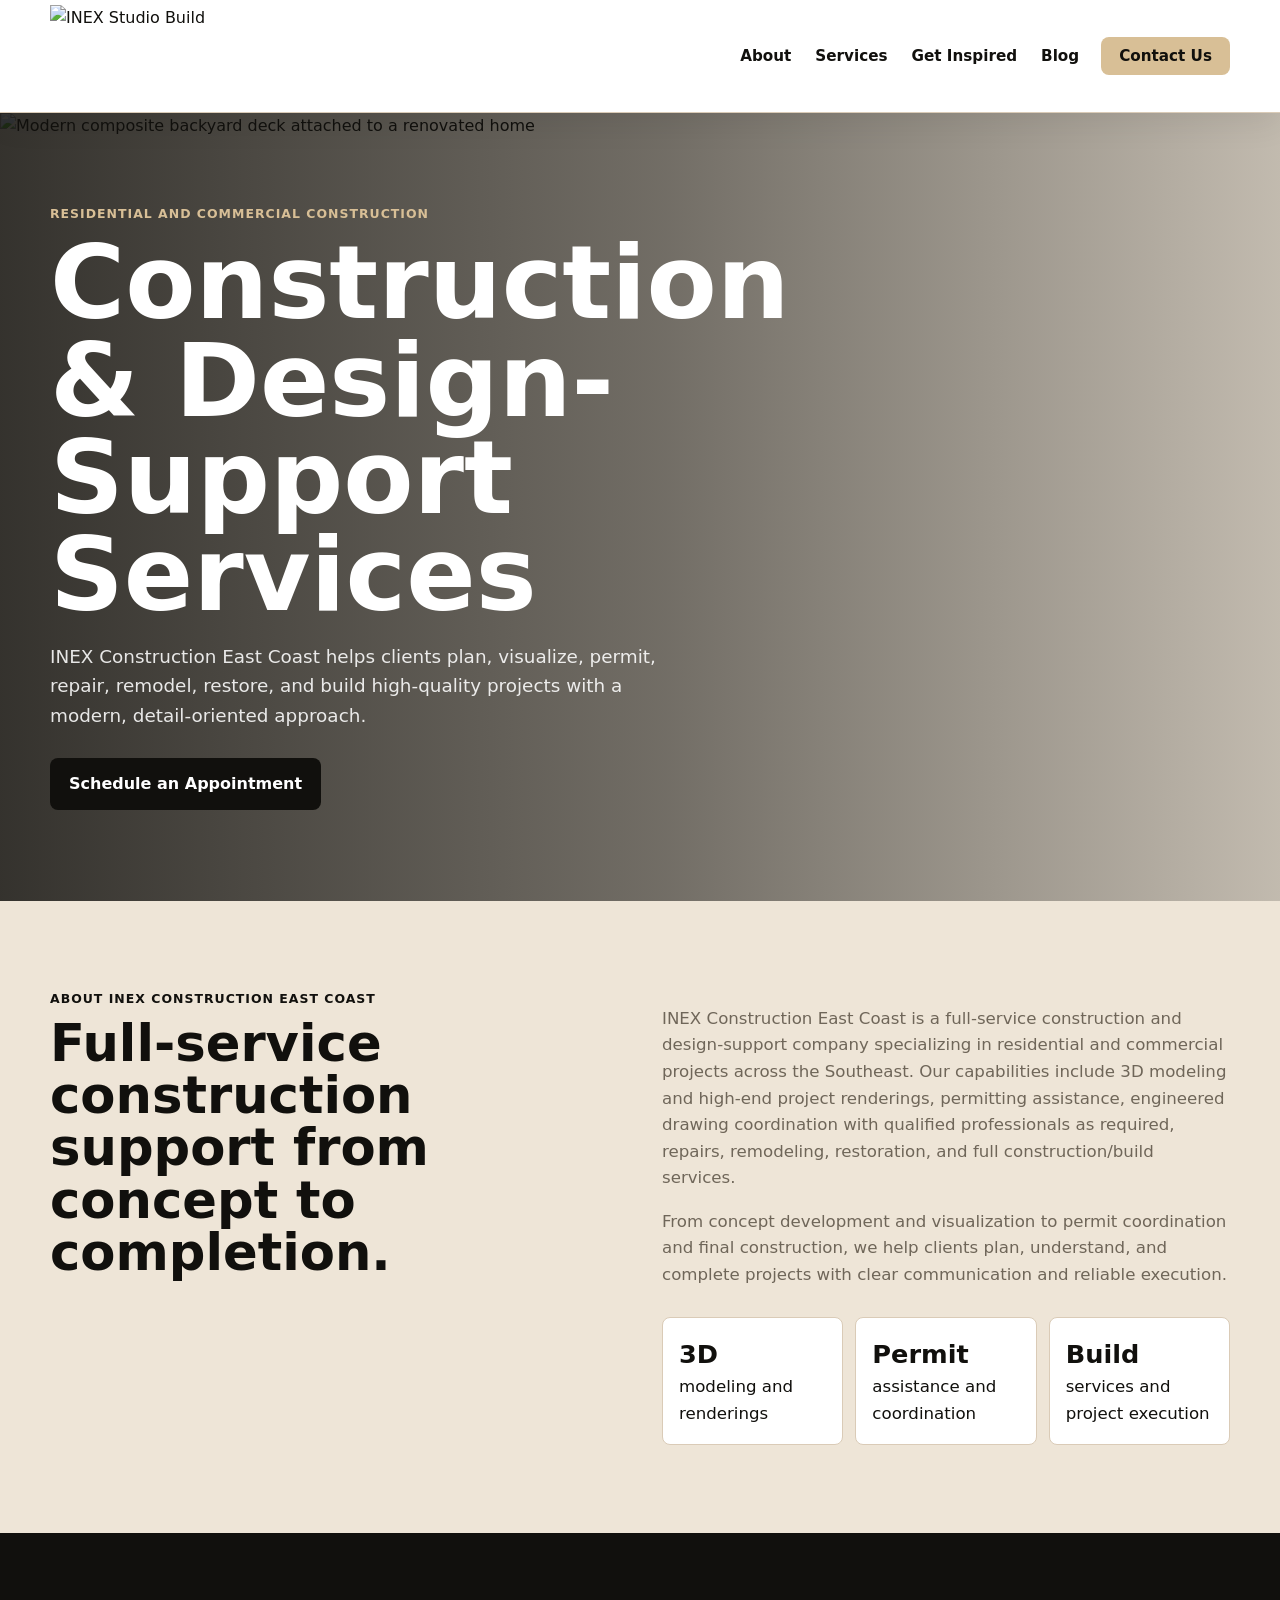
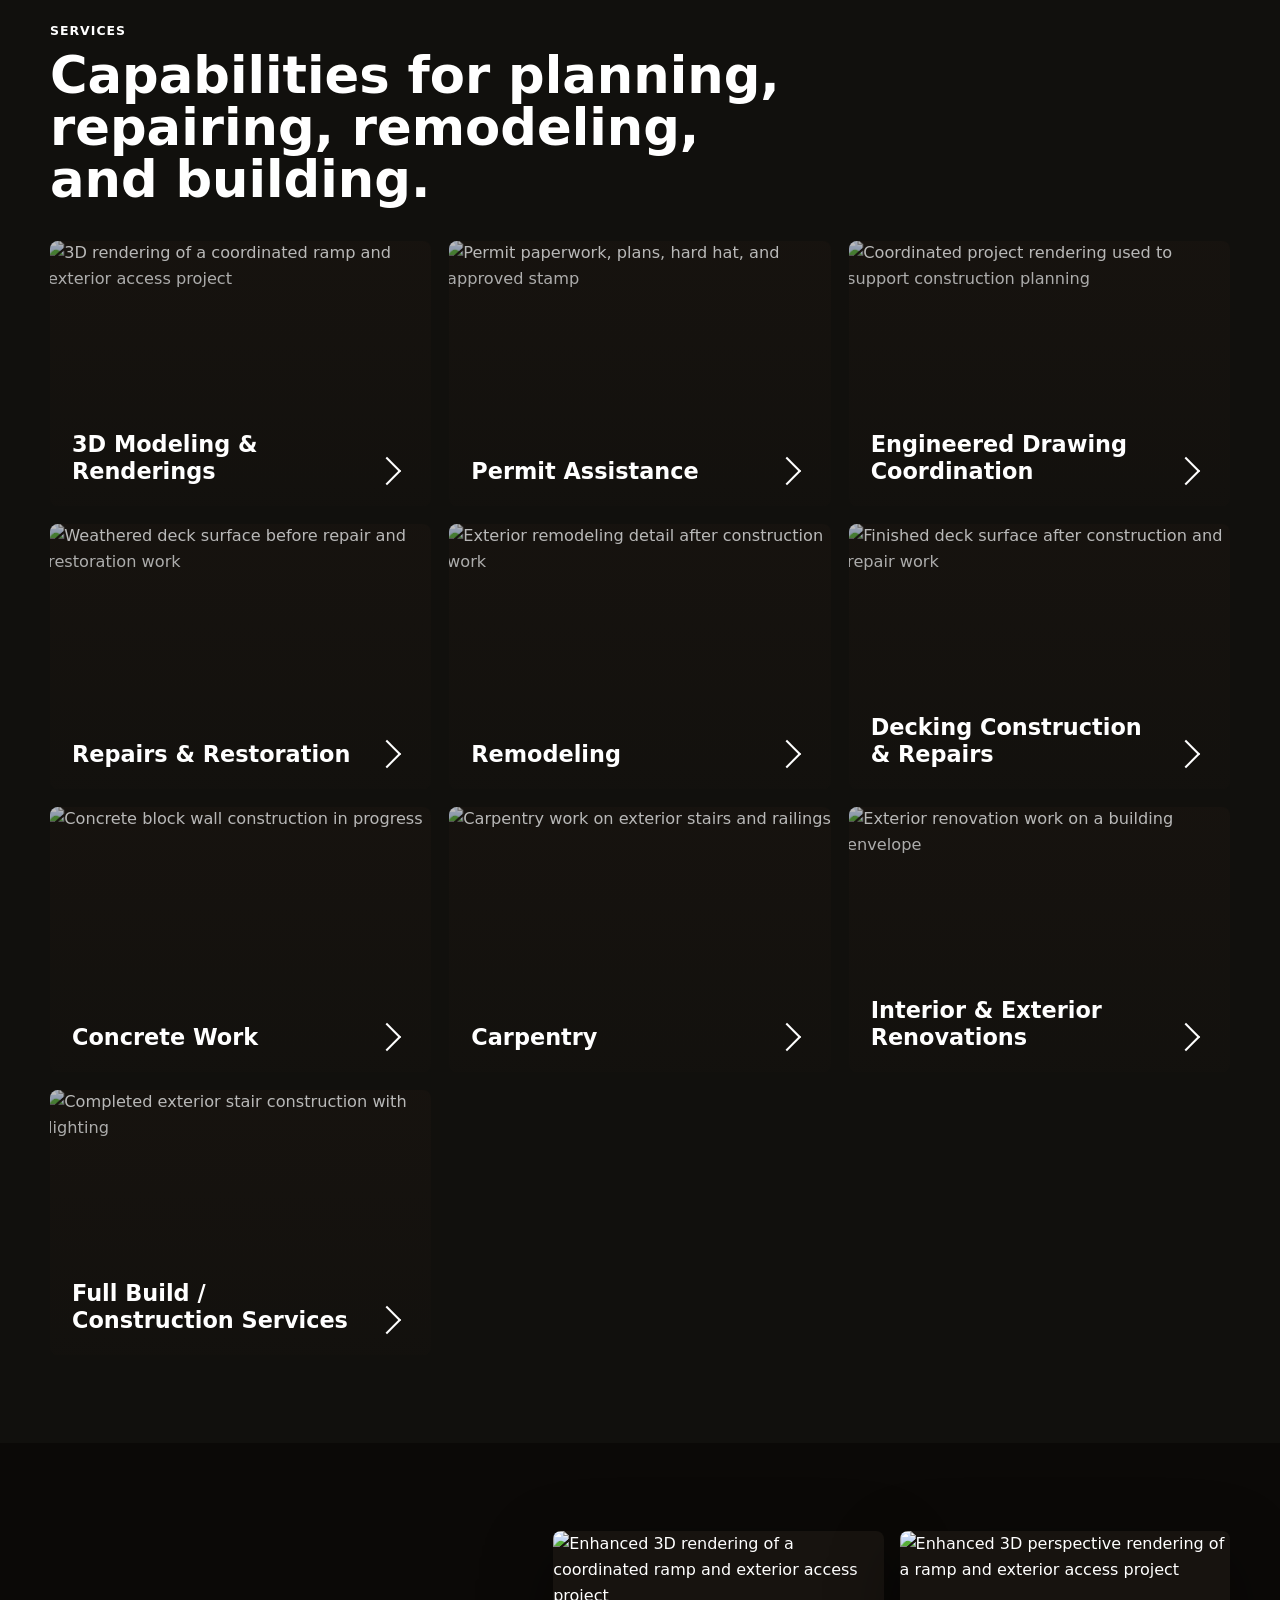
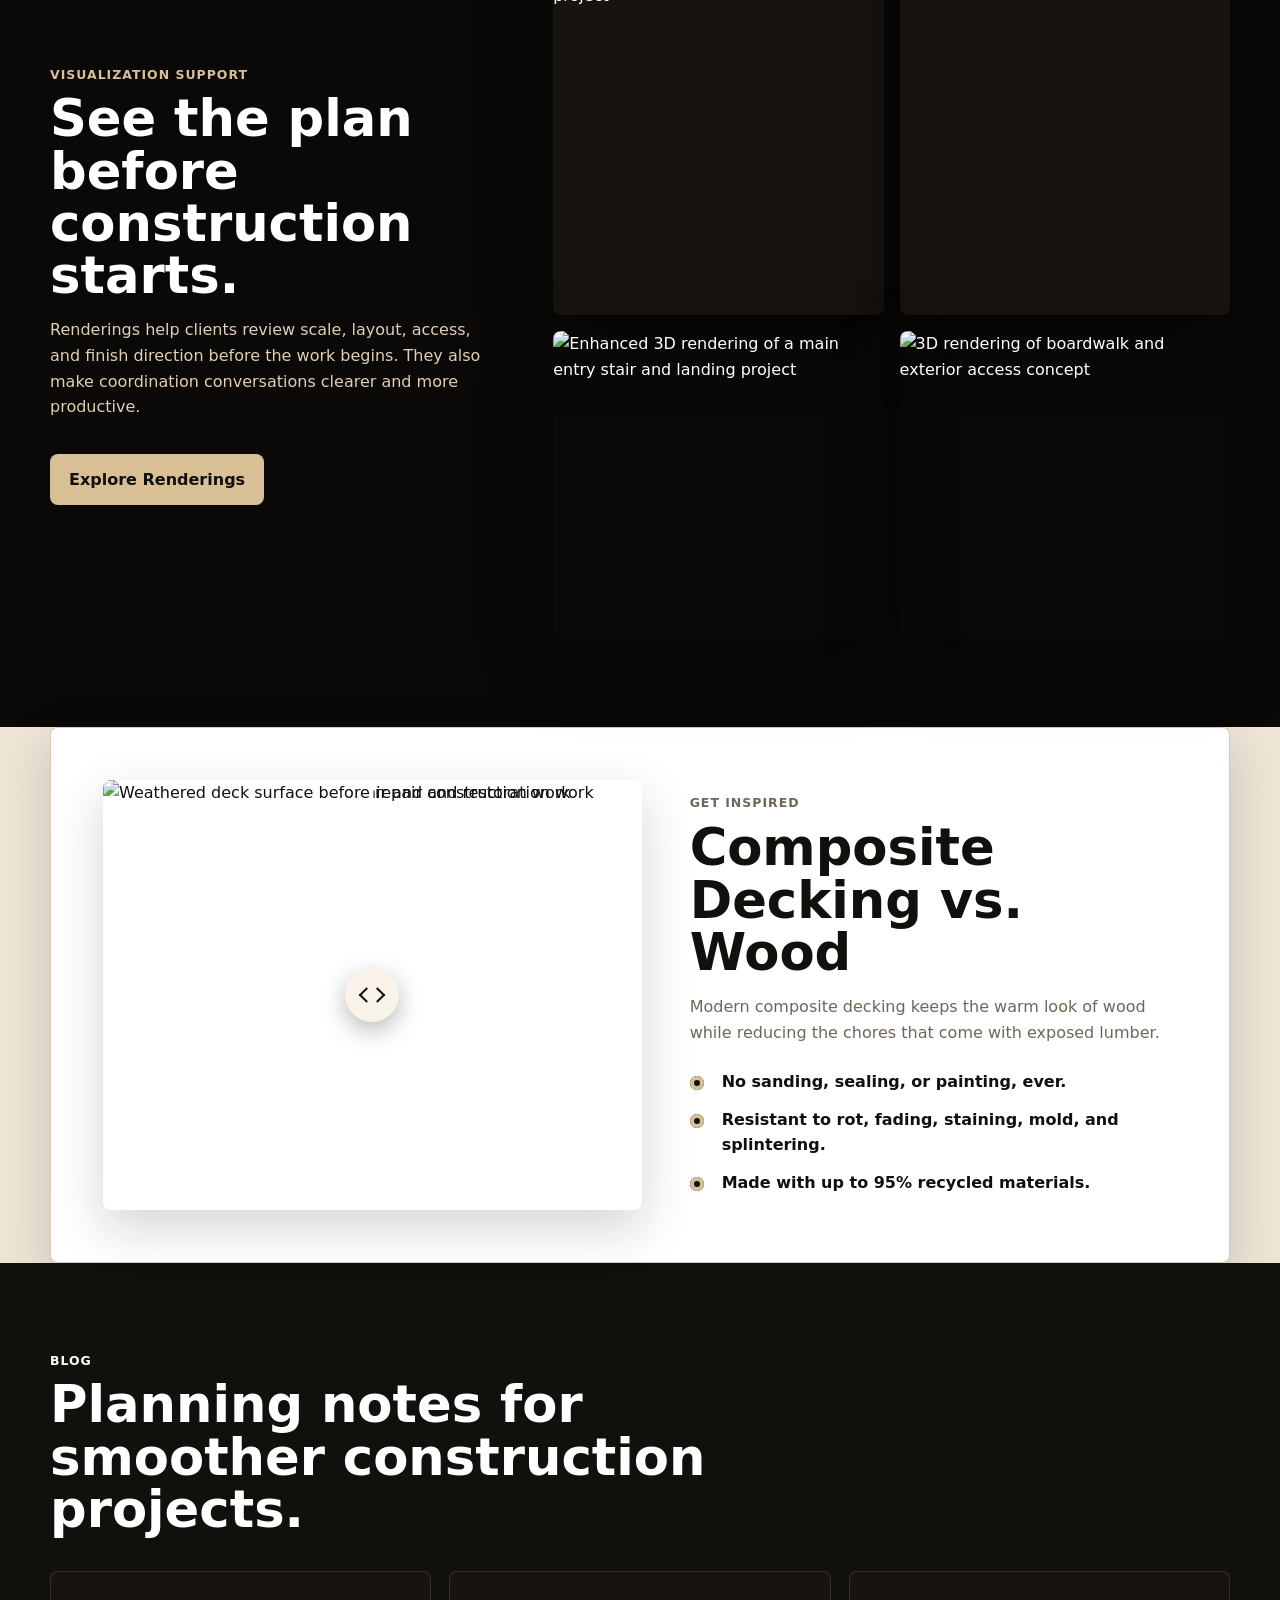
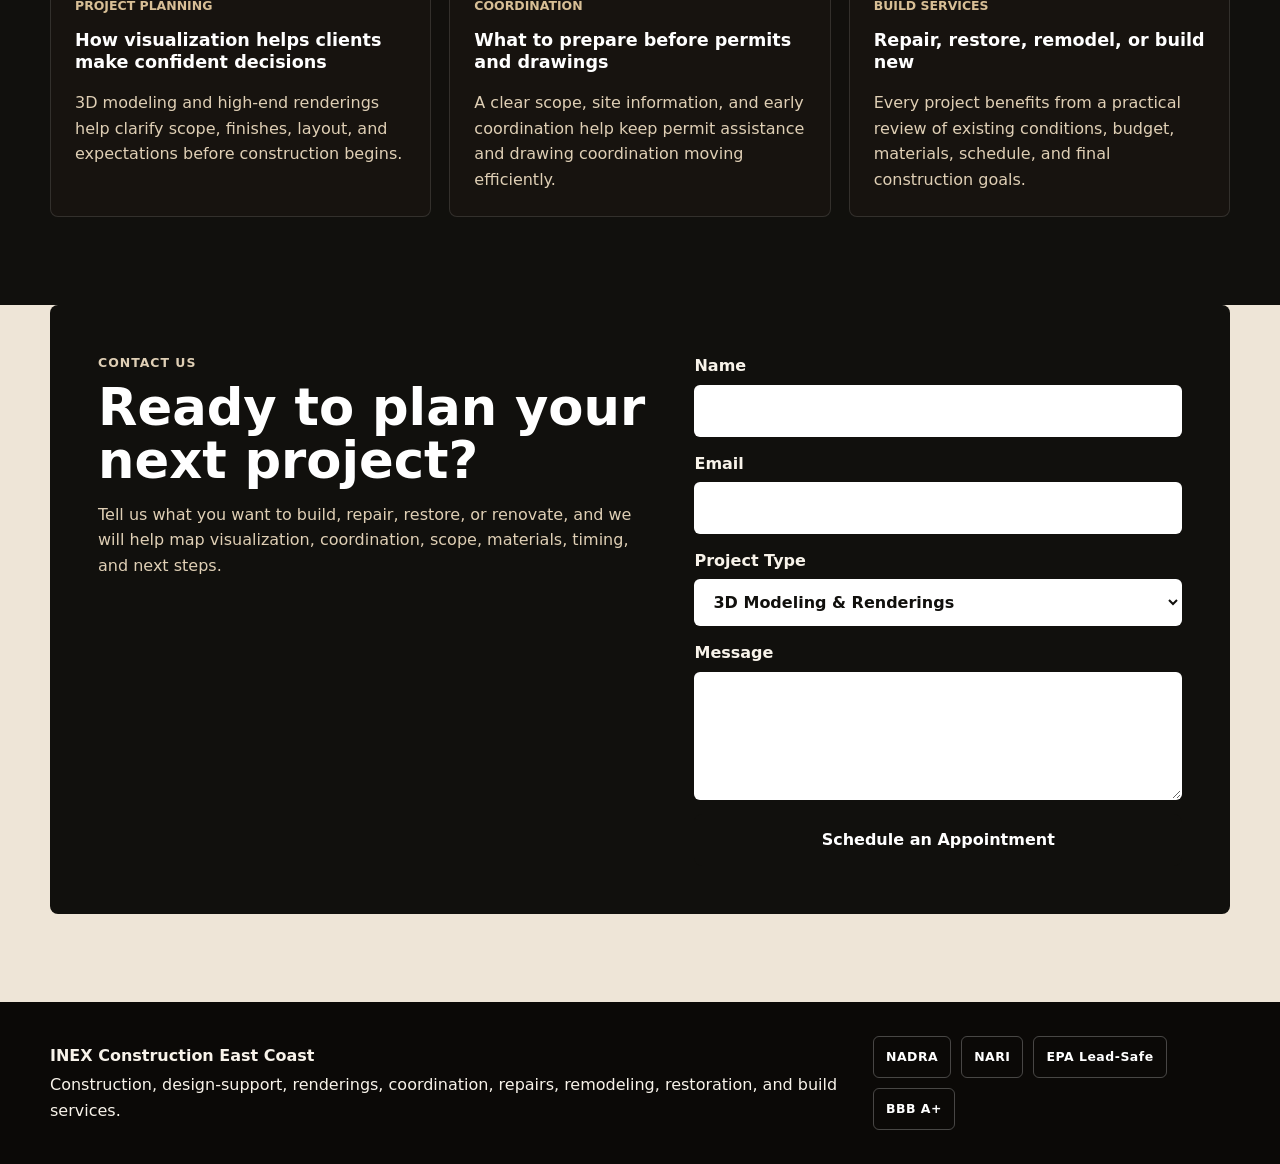
==== index.html @ 47cc044d "Add files via upload" ====
<!DOCTYPE html>
<html lang="en">
<head>
  <meta charset="UTF-8">
  <meta name="viewport" content="width=device-width, initial-scale=1.0">
  <meta name="description" content="INEX Construction East Coast provides construction, design-support, 3D renderings, permitting assistance, repairs, remodeling, restoration, and build services.">
  <title>INEX Construction East Coast | Construction &amp; Design-Support Services</title>
  <link rel="stylesheet" href="styles.css">
</head>
<body>
  <!-- Sticky site navigation -->
  <header class="site-header" id="top">
    <nav class="nav" aria-label="Primary navigation">
      <a class="brand" href="#top" aria-label="INEX Construction East Coast home">
        <img class="brand-logo" src="assets/logos/inex-black-beige-logo.webp" alt="INEX Studio Build">
      </a>

      <button class="nav-toggle" type="button" aria-expanded="false" aria-controls="site-menu">
        <span></span>
        <span></span>
        <span></span>
        <span class="sr-only">Toggle menu</span>
      </button>

      <ul class="nav-menu" id="site-menu">
        <li><a href="#about">About</a></li>
        <li><a href="#services">Services</a></li>
        <li><a href="#inspired">Get Inspired</a></li>
        <li><a href="#blog">Blog</a></li>
        <li><a class="nav-cta" href="#contact">Contact Us</a></li>
      </ul>
    </nav>
  </header>

  <main>
    <!-- Full-width homepage hero -->
    <section class="hero" aria-labelledby="hero-title">
      <img src="assets/images/hero-deck.webp" alt="Modern composite backyard deck attached to a renovated home" fetchpriority="high">
      <div class="hero-overlay"></div>
      <div class="hero-content">
        <p class="eyebrow">Residential and commercial construction</p>
        <h1 id="hero-title">Construction &amp; Design-Support Services</h1>
        <p>INEX Construction East Coast helps clients plan, visualize, permit, repair, remodel, restore, and build high-quality projects with a modern, detail-oriented approach.</p>
        <div class="hero-actions">
          <a class="button primary" href="#contact">Schedule an Appointment</a>
        </div>
      </div>
    </section>

    <!-- Company positioning section -->
    <section class="section about" id="about">
      <div class="section-heading">
        <p class="eyebrow">About INEX Construction East Coast</p>
        <h2>Full-service construction support from concept to completion.</h2>
      </div>
      <div class="about-copy">
        <p>INEX Construction East Coast is a full-service construction and design-support company specializing in residential and commercial projects across the Southeast. Our capabilities include 3D modeling and high-end project renderings, permitting assistance, engineered drawing coordination with qualified professionals as required, repairs, remodeling, restoration, and full construction/build services.</p>
        <p>From concept development and visualization to permit coordination and final construction, we help clients plan, understand, and complete projects with clear communication and reliable execution.</p>
        <div class="stats" aria-label="Company highlights">
          <span><strong>3D</strong> modeling and renderings</span>
          <span><strong>Permit</strong> assistance and coordination</span>
          <span><strong>Build</strong> services and project execution</span>
        </div>
      </div>
    </section>

    <!-- Services overview cards -->
    <section class="section services" id="services">
      <div class="section-heading compact">
        <p class="eyebrow">Services</p>
        <h2>Capabilities for planning, repairing, remodeling, and building.</h2>
      </div>
      <div class="service-grid">
        <a class="service-tile" href="service.html?service=3d-modeling-renderings" target="_blank" rel="noopener">
          <img src="assets/images/optimized/modeling-rendering-ramp-overview.webp" alt="3D rendering of a coordinated ramp and exterior access project" loading="lazy">
          <span>3D Modeling &amp; Renderings</span>
        </a>
        <a class="service-tile" href="service.html?service=permit-assistance" target="_blank" rel="noopener">
          <img src="assets/images/optimized/permit-assistance-documents.webp" alt="Permit paperwork, plans, hard hat, and approved stamp" loading="lazy">
          <span>Permit Assistance</span>
        </a>
        <a class="service-tile" href="service.html?service=engineered-drawing-coordination" target="_blank" rel="noopener">
          <img src="assets/images/optimized/rendering-stair-detail.webp" alt="Coordinated project rendering used to support construction planning" loading="lazy">
          <span>Engineered Drawing Coordination</span>
        </a>
        <a class="service-tile" href="service.html?service=repairs-restoration" target="_blank" rel="noopener">
          <img src="assets/images/optimized/deck-surface-before.webp" alt="Weathered deck surface before repair and restoration work" loading="lazy">
          <span>Repairs &amp; Restoration</span>
        </a>
        <a class="service-tile" href="service.html?service=remodeling" target="_blank" rel="noopener">
          <img src="assets/images/optimized/building-envelope-lattice-after.webp" alt="Exterior remodeling detail after construction work" loading="lazy">
          <span>Remodeling</span>
        </a>
        <a class="service-tile" href="service.html?service=decking-construction-repairs" target="_blank" rel="noopener">
          <img src="assets/images/optimized/deck-surface-after.webp" alt="Finished deck surface after construction and repair work" loading="lazy">
          <span>Decking Construction &amp; Repairs</span>
        </a>
        <a class="service-tile" href="service.html?service=concrete-work" target="_blank" rel="noopener">
          <img src="assets/images/optimized/concrete-block-work.webp" alt="Concrete block wall construction in progress" loading="lazy">
          <span>Concrete Work</span>
        </a>
        <a class="service-tile" href="service.html?service=carpentry" target="_blank" rel="noopener">
          <img src="assets/images/optimized/stairs-after-day.webp" alt="Carpentry work on exterior stairs and railings" loading="lazy">
          <span>Carpentry</span>
        </a>
        <a class="service-tile" href="service.html?service=interior-exterior-renovations" target="_blank" rel="noopener">
          <img src="assets/images/optimized/building-envelope-after.webp" alt="Exterior renovation work on a building envelope" loading="lazy">
          <span>Interior &amp; Exterior Renovations</span>
        </a>
        <a class="service-tile" href="service.html?service=full-build-construction-services" target="_blank" rel="noopener">
          <img src="assets/images/optimized/stairs-after.webp" alt="Completed exterior stair construction with lighting" loading="lazy">
          <span>Full Build / Construction Services</span>
        </a>
      </div>
    </section>

    <!-- High-impact rendering showcase -->
    <section class="section rendering-feature" id="renderings">
      <div class="rendering-copy">
        <p class="eyebrow">Visualization Support</p>
        <h2>See the plan before construction starts.</h2>
        <p>Renderings help clients review scale, layout, access, and finish direction before the work begins. They also make coordination conversations clearer and more productive.</p>
        <a class="button primary" href="service.html?service=3d-modeling-renderings" target="_blank" rel="noopener">Explore Renderings</a>
      </div>
      <div class="rendering-stack" aria-label="Project rendering examples">
        <img class="render-main" src="assets/images/optimized/ramp-enhanced-overview.webp" alt="Enhanced 3D rendering of a coordinated ramp and exterior access project" loading="lazy">
        <img class="render-main" src="assets/images/optimized/ramp-perspective-enhanced.webp" alt="Enhanced 3D perspective rendering of a ramp and exterior access project" loading="lazy">
        <img class="render-float top" src="assets/images/optimized/main-stair-enhanced.webp" alt="Enhanced 3D rendering of a main entry stair and landing project" loading="lazy">
        <img class="render-float bottom" src="assets/images/optimized/rendering-boardwalk.webp" alt="3D rendering of boardwalk and exterior access concept" loading="lazy">
      </div>
    </section>

    <!-- Portfolio tabbed gallery -->
    <section class="section portfolio" id="portfolio" hidden>
      <div class="section-heading centered">
        <p class="eyebrow">Portfolio</p>
        <h2>Recent project work</h2>
        <p>Browse examples of decking, exterior improvements, renovation work, and custom construction solutions.</p>
      </div>

      <div class="portfolio-tabs" role="tablist" aria-label="Portfolio categories">
        <button type="button" class="tab active" role="tab" aria-selected="true" data-filter="all">All</button>
        <button type="button" class="tab" role="tab" aria-selected="false" data-filter="custom-decks">Custom Decks</button>
        <button type="button" class="tab" role="tab" aria-selected="false" data-filter="outdoor-accessories">Outdoor Accessories</button>
        <button type="button" class="tab" role="tab" aria-selected="false" data-filter="patio-hardscapes">Patio &amp; Hardscapes</button>
        <button type="button" class="tab" role="tab" aria-selected="false" data-filter="sunrooms-enclosures">Sunrooms &amp; Enclosures</button>
      </div>

      <div class="portfolio-grid" aria-live="polite">
        <button class="project-card" data-category="custom-decks" data-index="0">
          <img src="assets/images/optimized/deck-surface-after.webp" alt="Finished deck surface after construction and repair work" loading="lazy">
          <span>Decking Construction &amp; Repairs</span>
        </button>
        <button class="project-card" data-category="outdoor-accessories" data-index="1">
          <img src="assets/images/optimized/stairs-after.webp" alt="Completed exterior stair construction with lighting" loading="lazy">
          <span>Custom Exterior Construction</span>
        </button>
        <button class="project-card" data-category="patio-hardscapes" data-index="2">
          <img src="assets/images/optimized/concrete-block-work.webp" alt="Concrete block wall construction in progress" loading="lazy">
          <span>Concrete &amp; Block Work</span>
        </button>
        <button class="project-card" data-category="sunrooms-enclosures" data-index="3">
          <img src="assets/images/optimized/building-envelope-after.webp" alt="Exterior building envelope renovation work" loading="lazy">
          <span>Interior &amp; Exterior Renovation</span>
        </button>
        <button class="project-card" data-category="sunrooms-enclosures" data-index="4">
          <img src="assets/images/optimized/building-envelope-lattice-after.webp" alt="Lattice and exterior envelope improvement after construction" loading="lazy">
          <span>Remodeling &amp; Enclosure Work</span>
        </button>
        <button class="project-card" data-category="custom-decks" data-index="5">
          <img src="assets/images/optimized/deck-surface-before.webp" alt="Weathered deck surface before repair and restoration work" loading="lazy">
          <span>Repairs &amp; Restoration</span>
        </button>
      </div>

      <div class="before-after-grid" aria-label="Before and after project examples">
        <article class="before-after-card">
          <div class="ba-images">
            <figure>
              <img src="assets/images/optimized/deck-surface-before.webp" alt="Deck surface before repair work" loading="lazy">
              <figcaption>Before</figcaption>
            </figure>
            <figure>
              <img src="assets/images/optimized/deck-surface-after.webp" alt="Deck surface after repair and construction work" loading="lazy">
              <figcaption>After</figcaption>
            </figure>
          </div>
          <h3>Deck Surface Renewal</h3>
          <p>Weathered decking refreshed with a cleaner, more durable finished surface.</p>
        </article>
        <article class="before-after-card">
          <div class="ba-images">
            <figure>
              <img src="assets/images/optimized/stairs-before.webp" alt="Exterior stair and access area before construction improvements" loading="lazy">
              <figcaption>Before</figcaption>
            </figure>
            <figure>
              <img src="assets/images/optimized/stair-access-after.webp" alt="Exterior stair and access area after construction improvements" loading="lazy">
              <figcaption>After</figcaption>
            </figure>
          </div>
          <h3>Stair &amp; Access Upgrade</h3>
          <p>Exterior access improved with new railings, lighting, and clean construction details.</p>
        </article>
        <article class="before-after-card">
          <div class="ba-images">
            <figure>
              <img src="assets/images/optimized/envelope-lattice-before.webp" alt="Exterior lattice area before improvement work" loading="lazy">
              <figcaption>Before</figcaption>
            </figure>
            <figure>
              <img src="assets/images/optimized/building-envelope-lattice-after.webp" alt="Exterior building envelope detail after improvement work" loading="lazy">
              <figcaption>After</figcaption>
            </figure>
          </div>
          <h3>Exterior Envelope Improvement</h3>
          <p>Exterior details improved for a cleaner, more finished presentation.</p>
        </article>
      </div>

      <div class="portfolio-cta">
        <a class="button primary" href="#contact">Schedule an Appointment</a>
        <a class="button secondary" href="#inspired">Get Inspired</a>
      </div>
    </section>

    <!-- Interactive image comparison slider -->
    <section class="section comparison" id="inspired">
      <div class="comparison-media" aria-label="Composite decking versus weathered wood image comparison">
        <div class="compare-slider" id="compare-slider">
          <img class="compare-image base" src="assets/images/optimized/deck-surface-before.webp" alt="Weathered deck surface before repair and restoration work">
          <div class="compare-image reveal" id="compare-reveal">
            <img src="assets/images/optimized/deck-surface-after.webp" alt="Finished deck surface after repair and construction work">
          </div>
          <button class="compare-handle" id="compare-handle" type="button" aria-label="Drag to compare composite decking and wood">
            <span></span>
          </button>
        </div>
      </div>
      <div class="comparison-copy">
        <p class="eyebrow">Get Inspired</p>
        <h2>Composite Decking vs. Wood</h2>
        <p>Modern composite decking keeps the warm look of wood while reducing the chores that come with exposed lumber.</p>
        <ul class="benefit-list">
          <li>No sanding, sealing, or painting, ever.</li>
          <li>Resistant to rot, fading, staining, mold, and splintering.</li>
          <li>Made with up to 95% recycled materials.</li>
        </ul>
      </div>
    </section>

    <!-- Editorial blog preview -->
    <section class="section blog" id="blog">
      <div class="section-heading compact">
        <p class="eyebrow">Blog</p>
        <h2>Planning notes for smoother construction projects.</h2>
      </div>
      <div class="blog-grid">
        <article>
          <span>Project Planning</span>
          <h3>How visualization helps clients make confident decisions</h3>
          <p>3D modeling and high-end renderings help clarify scope, finishes, layout, and expectations before construction begins.</p>
        </article>
        <article>
          <span>Coordination</span>
          <h3>What to prepare before permits and drawings</h3>
          <p>A clear scope, site information, and early coordination help keep permit assistance and drawing coordination moving efficiently.</p>
        </article>
        <article>
          <span>Build Services</span>
          <h3>Repair, restore, remodel, or build new</h3>
          <p>Every project benefits from a practical review of existing conditions, budget, materials, schedule, and final construction goals.</p>
        </article>
      </div>
    </section>

    <!-- Contact CTA -->
    <section class="contact" id="contact">
      <div>
        <p class="eyebrow">Contact Us</p>
        <h2>Ready to plan your next project?</h2>
        <p>Tell us what you want to build, repair, restore, or renovate, and we will help map visualization, coordination, scope, materials, timing, and next steps.</p>
      </div>
      <form class="contact-form" aria-label="Appointment request form">
        <label>
          Name
          <input type="text" name="name" autocomplete="name" required>
        </label>
        <label>
          Email
          <input type="email" name="email" autocomplete="email" required>
        </label>
        <label>
          Project Type
          <select name="project">
            <option>3D Modeling & Renderings</option>
            <option>Permit Assistance</option>
            <option>Engineered Drawing Coordination</option>
            <option>Repairs & Restoration</option>
            <option>Remodeling</option>
            <option>Decking Construction & Repairs</option>
            <option>Concrete Work</option>
            <option>Carpentry</option>
            <option>Interior & Exterior Renovations</option>
            <option>Full Build / Construction Services</option>
          </select>
        </label>
        <label>
          Message
          <textarea name="message" rows="4"></textarea>
        </label>
        <button class="button primary" type="submit">Schedule an Appointment</button>
      </form>
    </section>
  </main>

  <!-- Footer and professional membership badges -->
  <footer class="site-footer">
    <div class="footer-brand">
      <strong>INEX Construction East Coast</strong>
      <span>Construction, design-support, renderings, coordination, repairs, remodeling, restoration, and build services.</span>
    </div>
    <div class="membership-logos" aria-label="Professional memberships and credentials">
      <span>NADRA</span>
      <span>NARI</span>
      <span>EPA Lead-Safe</span>
      <span>BBB A+</span>
    </div>
  </footer>

  <!-- Lightbox modal for portfolio browsing -->
  <div class="lightbox" id="lightbox" aria-hidden="true" role="dialog" aria-modal="true" aria-label="Project gallery">
    <button class="lightbox-close" type="button" aria-label="Close gallery">&times;</button>
    <button class="lightbox-arrow prev" type="button" aria-label="Previous project">&#8249;</button>
    <figure>
      <img id="lightbox-image" src="assets/images/optimized/deck-surface-after.webp" alt="">
      <figcaption id="lightbox-caption"></figcaption>
    </figure>
    <button class="lightbox-arrow next" type="button" aria-label="Next project">&#8250;</button>
  </div>

  <script src="script.js"></script>
</body>
</html>
---- styles.css ----
:root {
  --bg: #eee5d7;
  --surface: #f8f2e8;
  --card: #ffffff;
  --ink: #11100d;
  --muted: #6f6659;
  --line: #dacbb7;
  --accent: #d8bf96;
  --accent-dark: #0b0907;
  --beige: #d8bf96;
  --shadow: 0 18px 50px rgba(17, 16, 13, 0.18);
  --radius: 8px;
}

* {
  box-sizing: border-box;
}

html {
  scroll-behavior: smooth;
}

body {
  margin: 0;
  color: var(--ink);
  background: var(--bg);
  font-family: Inter, ui-sans-serif, system-ui, -apple-system, BlinkMacSystemFont, "Segoe UI", Arial, sans-serif;
  line-height: 1.6;
}

img {
  display: block;
  max-width: 100%;
}

a {
  color: inherit;
  text-decoration: none;
}

button,
input,
select,
textarea {
  font: inherit;
}

.sr-only {
  position: absolute;
  width: 1px;
  height: 1px;
  padding: 0;
  overflow: hidden;
  clip: rect(0, 0, 0, 0);
  white-space: nowrap;
  border: 0;
}

/* Sticky navigation */
.site-header {
  position: sticky;
  top: 0;
  z-index: 30;
  background: #fff;
  border-bottom: 1px solid var(--line);
  box-shadow: 0 10px 30px rgba(17, 16, 13, 0.08);
}

.nav {
  width: min(1180px, calc(100% - 32px));
  min-height: 112px;
  margin: 0 auto;
  display: flex;
  align-items: center;
  justify-content: space-between;
  gap: 24px;
}

.brand {
  display: inline-flex;
  align-items: center;
  min-width: 0;
}

.brand-logo {
  width: clamp(172px, 20vw, 260px);
  height: 102px;
  object-fit: contain;
  object-position: left center;
}

.brand-mark {
  width: 42px;
  height: 42px;
  display: grid;
  place-items: center;
  color: var(--ink);
  background: var(--beige);
  border-radius: 6px;
  font-size: 0.9rem;
}

.brand small {
  display: block;
  color: #dfcfb5;
  font-size: 0.75rem;
  font-weight: 600;
}

.nav-menu {
  color: var(--ink);
  display: flex;
  align-items: center;
  gap: 20px;
  margin: 0;
  padding: 0;
  list-style: none;
  font-size: 0.95rem;
  font-weight: 700;
}

.nav-menu a {
  padding: 10px 2px;
}

.nav-menu a:hover,
.nav-menu a:focus-visible {
  color: var(--beige);
}

.nav-cta {
  padding: 10px 18px !important;
  color: var(--ink);
  background: var(--beige);
  border-radius: var(--radius);
}

.has-dropdown {
  position: relative;
}

.dropdown {
  position: absolute;
  top: calc(100% + 14px);
  left: -18px;
  width: 240px;
  margin: 0;
  padding: 12px;
  list-style: none;
  color: var(--ink);
  background: #fff;
  border: 1px solid var(--line);
  border-radius: var(--radius);
  box-shadow: var(--shadow);
  opacity: 0;
  visibility: hidden;
  transform: translateY(-6px);
  transition: 180ms ease;
}

.has-dropdown:hover .dropdown,
.has-dropdown:focus-within .dropdown {
  opacity: 1;
  visibility: visible;
  transform: translateY(0);
}

.dropdown a {
  display: block;
  padding: 10px 12px;
  border-radius: 6px;
}

.dropdown a:hover,
.dropdown a:focus-visible {
  background: var(--surface);
}

.nav-toggle {
  display: none;
  width: 44px;
  height: 44px;
  padding: 10px;
  background: #fff;
  border: 1px solid var(--beige);
  border-radius: var(--radius);
}

.nav-toggle span:not(.sr-only) {
  display: block;
  height: 2px;
  margin: 5px 0;
  background: var(--ink);
}

/* Full-width hero */
.hero {
  position: relative;
  min-height: calc(100vh - 112px);
  display: grid;
  align-items: center;
  overflow: hidden;
}

.hero img,
.hero-overlay {
  position: absolute;
  inset: 0;
  width: 100%;
  height: 100%;
}

.hero img {
  object-fit: cover;
}

.hero-overlay {
  background: linear-gradient(90deg, rgba(17, 16, 13, 0.84), rgba(17, 16, 13, 0.56) 52%, rgba(17, 16, 13, 0.20));
}

.hero-content {
  position: relative;
  z-index: 1;
  width: min(1180px, calc(100% - 32px));
  margin: 0 auto;
  color: #fff;
}

.hero-content h1 {
  max-width: 820px;
  margin: 10px 0 18px;
  font-size: clamp(3rem, 8vw, 6.9rem);
  line-height: 0.95;
  letter-spacing: 0;
}

.hero-content p:not(.eyebrow) {
  max-width: 620px;
  color: rgba(255, 255, 255, 0.88);
  font-size: 1.15rem;
}

.hero-actions,
.portfolio-cta {
  display: flex;
  flex-wrap: wrap;
  gap: 12px;
  margin-top: 28px;
}

.button {
  display: inline-flex;
  align-items: center;
  justify-content: center;
  min-height: 46px;
  padding: 12px 18px;
  border: 1px solid transparent;
  border-radius: var(--radius);
  font-weight: 800;
  cursor: pointer;
  transition: transform 160ms ease, background 160ms ease, color 160ms ease;
}

.button:hover {
  transform: translateY(-1px);
}

.button.primary {
  color: #fff;
  background: var(--ink);
}

.button.secondary {
  color: var(--ink);
  background: var(--beige);
}

.button.ghost {
  color: #fff;
  border-color: rgba(255, 255, 255, 0.55);
  background: rgba(255, 255, 255, 0.08);
}

.eyebrow {
  margin: 0;
  color: var(--ink);
  font-size: 0.78rem;
  font-weight: 800;
  letter-spacing: 0.08em;
  text-transform: uppercase;
}

.hero .eyebrow {
  color: var(--beige);
}

/* Shared page sections */
.section {
  width: min(1180px, calc(100% - 32px));
  margin: 0 auto;
  padding: 88px 0;
}

.section-heading {
  display: grid;
  grid-template-columns: minmax(220px, 0.85fr) minmax(0, 1.15fr);
  gap: 42px;
  align-items: start;
  margin-bottom: 36px;
}

.section-heading.compact,
.section-heading.centered {
  display: block;
  max-width: 760px;
}

.section-heading.centered {
  margin-inline: auto;
  text-align: center;
}

h2 {
  margin: 8px 0 0;
  font-size: clamp(2rem, 4vw, 3.8rem);
  line-height: 1.02;
  letter-spacing: 0;
}

h3 {
  margin: 0 0 10px;
  font-size: 1.1rem;
  line-height: 1.25;
}

.about {
  display: grid;
  grid-template-columns: 1fr 1fr;
  gap: 44px;
}

.about .section-heading {
  display: block;
  margin-bottom: 0;
}

.about-copy {
  color: var(--muted);
  font-size: 1.04rem;
}

.stats {
  display: grid;
  grid-template-columns: repeat(3, 1fr);
  gap: 12px;
  margin-top: 28px;
}

.stats span {
  padding: 16px;
  color: var(--ink);
  background: #fff;
  border: 1px solid var(--line);
  border-radius: var(--radius);
}

.stats strong {
  display: block;
  color: var(--ink);
  font-size: 1.6rem;
}

.services,
.blog {
  width: 100%;
  max-width: none;
  padding-inline: max(16px, calc((100% - 1180px) / 2));
  background: var(--ink);
  color: #fff;
}

.services .eyebrow,
.blog .eyebrow,
.services h2,
.blog h2 {
  color: #fff;
}

.service-grid,
.blog-grid {
  display: grid;
  grid-template-columns: repeat(3, 1fr);
  gap: 18px;
}

.blog-grid article {
  padding: 24px;
  color: #fff;
  background: #17130f;
  border: 1px solid rgba(255, 255, 255, 0.12);
  border-radius: var(--radius);
}

.blog-grid p {
  margin-bottom: 0;
  color: #dfcfb5;
}

.service-tile {
  position: relative;
  display: block;
  min-height: 265px;
  overflow: hidden;
  color: #fff;
  background: #17130f;
  border-radius: var(--radius);
  isolation: isolate;
}

.service-tile img {
  width: 100%;
  height: 100%;
  min-height: 265px;
  object-fit: cover;
  filter: saturate(0.9) brightness(0.82);
  transform: scale(1.01);
  transition: transform 260ms ease, filter 260ms ease;
}

.service-tile::before,
.service-tile::after {
  content: "";
  position: absolute;
  inset: 0;
  z-index: 1;
  transition: opacity 220ms ease;
}

.service-tile::before {
  background: linear-gradient(180deg, rgba(17, 16, 13, 0.10), rgba(17, 16, 13, 0.72));
}

.service-tile::after {
  background: rgba(216, 191, 150, 0.76);
  opacity: 0;
}

.service-tile span {
  position: absolute;
  right: 58px;
  bottom: 22px;
  left: 22px;
  z-index: 2;
  max-width: min(21ch, calc(100% - 90px));
  color: #fff;
  font-size: clamp(1.05rem, 1.75vw, 1.55rem);
  font-weight: 800;
  line-height: 1.18;
  overflow-wrap: anywhere;
}

.service-tile span::after {
  content: "";
  position: absolute;
  right: -34px;
  bottom: 0.16em;
  width: 18px;
  height: 18px;
  border-top: 2px solid #fff;
  border-right: 2px solid #fff;
  transform: rotate(45deg);
}

.service-tile:hover img,
.service-tile:focus-visible img {
  filter: saturate(0.7) sepia(0.28) brightness(0.95);
  transform: scale(1.06);
}

.service-tile:hover::after,
.service-tile:focus-visible::after {
  opacity: 0.86;
}

/* Rendering feature section */
.rendering-feature {
  display: grid;
  grid-template-columns: minmax(300px, 0.8fr) minmax(0, 1.2fr);
  gap: 52px;
  align-items: center;
  width: 100%;
  max-width: none;
  padding-inline: max(16px, calc((100% - 1180px) / 2));
  color: #fff;
  background: #0b0907;
}

.rendering-copy {
  max-width: 520px;
}

.rendering-copy .eyebrow {
  color: var(--beige);
}

.rendering-copy h2 {
  color: #fff;
}

.rendering-copy p {
  color: #dfcfb5;
}

.rendering-copy .button.primary {
  margin-top: 18px;
  color: var(--ink);
  background: var(--beige);
}

.rendering-stack {
  display: grid;
  grid-template-columns: repeat(2, minmax(0, 1fr));
  gap: 16px;
}

.rendering-stack img {
  display: block;
  width: 100%;
  object-fit: cover;
  border-radius: var(--radius);
  box-shadow: 0 24px 70px rgba(0, 0, 0, 0.42);
}

.rendering-stack .render-main {
  height: clamp(260px, 30vw, 390px);
  object-fit: contain;
  background: #17130f;
}

.render-float {
  height: clamp(220px, 24vw, 320px);
}

/* Portfolio tabs and responsive image grid */
.portfolio-tabs {
  display: flex;
  flex-wrap: wrap;
  justify-content: center;
  gap: 10px;
  margin-bottom: 30px;
}

.tab {
  padding: 10px 14px;
  color: var(--ink);
  background: #fff;
  border: 1px solid var(--line);
  border-radius: var(--radius);
  cursor: pointer;
  font-weight: 800;
}

.tab.active {
  color: #fff;
  background: var(--ink);
  border-color: var(--ink);
}

.portfolio-grid {
  display: grid;
  grid-template-columns: repeat(3, 1fr);
  gap: 18px;
}

.project-card {
  position: relative;
  min-height: 260px;
  padding: 0;
  overflow: hidden;
  color: #fff;
  background: var(--ink);
  border: 0;
  border-radius: var(--radius);
  cursor: pointer;
  box-shadow: 0 12px 32px rgba(26, 39, 40, 0.12);
}

.project-card[hidden] {
  display: none;
}

.project-card img {
  width: 100%;
  height: 100%;
  aspect-ratio: 4 / 3;
  object-fit: cover;
  transition: transform 240ms ease;
}

.project-card::after {
  content: "";
  position: absolute;
  inset: 42% 0 0;
  background: linear-gradient(rgba(0, 0, 0, 0), rgba(0, 0, 0, 0.66));
}

.project-card span {
  position: absolute;
  right: 18px;
  bottom: 16px;
  left: 18px;
  z-index: 1;
  text-align: left;
  font-weight: 800;
}

.project-card:hover img,
.project-card:focus-visible img {
  transform: scale(1.05);
}

.portfolio-cta {
  justify-content: center;
}

.before-after-grid {
  display: grid;
  grid-template-columns: repeat(3, 1fr);
  gap: 18px;
  margin-top: 34px;
}

.before-after-card {
  overflow: hidden;
  background: #fff;
  border: 1px solid var(--line);
  border-radius: var(--radius);
  box-shadow: 0 12px 32px rgba(26, 39, 40, 0.12);
}

.ba-images {
  display: grid;
  grid-template-columns: 1fr 1fr;
}

.ba-images figure {
  position: relative;
  margin: 0;
  overflow: hidden;
  background: var(--ink);
}

.ba-images img {
  width: 100%;
  height: 220px;
  object-fit: cover;
}

.ba-images figcaption {
  position: absolute;
  top: 10px;
  left: 10px;
  padding: 6px 10px;
  color: #fff;
  background: rgba(17, 16, 13, 0.78);
  border-radius: 999px;
  font-size: 0.74rem;
  font-weight: 900;
  text-transform: uppercase;
}

.before-after-card h3 {
  margin: 20px 20px 8px;
}

.before-after-card p {
  margin: 0 20px 22px;
  color: var(--muted);
}

/* Trex-style comparison area */
.comparison {
  display: grid;
  grid-template-columns: minmax(0, 1.05fr) minmax(320px, 0.95fr);
  gap: 48px;
  align-items: center;
  width: min(1180px, calc(100% - 32px));
  padding: 52px;
  background: #fff;
  border: 1px solid var(--line);
  border-radius: var(--radius);
  box-shadow: var(--shadow);
}

.compare-slider {
  position: relative;
  --compare-position: 50%;
  --before-mask: inset(0 50% 0 0);
  min-height: 430px;
  overflow: hidden;
  border-radius: var(--radius);
  box-shadow: var(--shadow);
  touch-action: none;
  user-select: none;
}

.compare-image,
.compare-image img {
  position: absolute;
  inset: 0;
  width: 100%;
  height: 100%;
  object-fit: cover;
}

.compare-image.reveal {
  width: 100%;
  overflow: hidden;
  clip-path: inset(0 0 0 50%);
  z-index: 2;
}

.compare-slider::after {
  content: "";
  position: absolute;
  top: 0;
  bottom: 0;
  left: var(--compare-position);
  width: 3px;
  background: #fff;
  transform: translateX(-50%);
  pointer-events: none;
  z-index: 3;
}

.compare-handle {
  position: absolute;
  top: 50%;
  left: 50%;
  width: 54px;
  height: 54px;
  padding: 0;
  background: var(--surface);
  border: 0;
  border-radius: 50%;
  box-shadow: 0 8px 24px rgba(0, 0, 0, 0.28);
  transform: translate(-50%, -50%);
  cursor: ew-resize;
  z-index: 4;
}

.compare-handle span::before,
.compare-handle span::after {
  content: "";
  position: absolute;
  top: 50%;
  width: 9px;
  height: 9px;
  border-top: 2px solid var(--ink);
  border-left: 2px solid var(--ink);
}

.compare-handle span::before {
  left: 16px;
  transform: translateY(-50%) rotate(-45deg);
}

.compare-handle span::after {
  right: 16px;
  transform: translateY(-50%) rotate(135deg);
}

.comparison-copy {
  max-width: 560px;
}

.comparison-copy p {
  color: var(--muted);
}

.benefit-list {
  display: grid;
  gap: 12px;
  margin: 24px 0 0;
  padding: 0;
  list-style: none;
}

.benefit-list li {
  position: relative;
  padding-left: 32px;
  color: var(--ink);
  font-weight: 700;
}

.benefit-list li::before {
  content: "";
  position: absolute;
  top: 0.45em;
  left: 0;
  width: 14px;
  height: 14px;
  background: var(--ink);
  border-radius: 50%;
  box-shadow: inset 0 0 0 4px var(--beige);
}

.blog-grid {
  grid-template-columns: repeat(3, 1fr);
}

.blog-grid span {
  display: block;
  margin-bottom: 14px;
  color: var(--beige);
  font-size: 0.78rem;
  font-weight: 800;
  text-transform: uppercase;
}

.contact {
  display: grid;
  grid-template-columns: minmax(0, 0.9fr) minmax(320px, 0.8fr);
  gap: 48px;
  width: min(1180px, calc(100% - 32px));
  margin: 0 auto 88px;
  padding: 48px;
  color: #fff;
  background: var(--ink);
  border-radius: var(--radius);
}

.contact .eyebrow,
.contact p {
  color: #dfcfb5;
}

.contact-form {
  display: grid;
  gap: 14px;
}

.contact-form label {
  display: grid;
  gap: 6px;
  color: #f8f3ea;
  font-weight: 700;
}

.contact-form input,
.contact-form select,
.contact-form textarea {
  width: 100%;
  padding: 12px 14px;
  color: var(--ink);
  background: #fff;
  border: 1px solid transparent;
  border-radius: 6px;
}

.site-footer {
  display: flex;
  align-items: center;
  justify-content: space-between;
  gap: 24px;
  padding: 34px max(16px, calc((100% - 1180px) / 2));
  color: #f8f3ea;
  background: #0b0907;
}

.footer-brand {
  display: grid;
  gap: 4px;
}

.membership-logos {
  display: flex;
  flex-wrap: wrap;
  gap: 10px;
}

.membership-logos span {
  display: grid;
  place-items: center;
  min-height: 42px;
  padding: 8px 12px;
  color: #fff;
  border: 1px solid rgba(255, 255, 255, 0.25);
  border-radius: 6px;
  font-size: 0.78rem;
  font-weight: 900;
  letter-spacing: 0.04em;
}

/* Portfolio lightbox */
.lightbox {
  position: fixed;
  inset: 0;
  z-index: 60;
  display: grid;
  place-items: center;
  padding: 72px 80px;
  background: rgba(5, 10, 11, 0.88);
  opacity: 0;
  pointer-events: none;
  transition: opacity 180ms ease;
}

.lightbox.open {
  opacity: 1;
  pointer-events: auto;
}

.lightbox figure {
  width: min(980px, 100%);
  margin: 0;
  color: #fff;
}

.lightbox img {
  width: 100%;
  max-height: 72vh;
  object-fit: contain;
  border-radius: var(--radius);
  box-shadow: var(--shadow);
}

.lightbox figcaption {
  margin-top: 16px;
  text-align: center;
  font-weight: 700;
}

.lightbox-close,
.lightbox-arrow {
  position: absolute;
  color: #fff;
  background: rgba(255, 255, 255, 0.12);
  border: 1px solid rgba(255, 255, 255, 0.22);
  border-radius: var(--radius);
  cursor: pointer;
}

.lightbox-close {
  top: 20px;
  right: 20px;
  width: 44px;
  height: 44px;
  font-size: 2rem;
  line-height: 1;
}

.lightbox-arrow {
  top: 50%;
  width: 50px;
  height: 64px;
  font-size: 3rem;
  transform: translateY(-50%);
}

.lightbox-arrow.prev {
  left: 20px;
}

.lightbox-arrow.next {
  right: 20px;
}

@media (max-width: 980px) {
  .nav-toggle {
    display: block;
  }

  .nav-menu {
    position: absolute;
    top: 112px;
    right: 16px;
    left: 16px;
    display: none;
    align-items: stretch;
    padding: 14px;
    color: var(--ink);
    background: #fff;
    border: 1px solid var(--line);
    border-radius: var(--radius);
    box-shadow: var(--shadow);
  }

  .nav-menu.open {
    display: grid;
    gap: 4px;
  }

  .nav-menu a {
    display: block;
    padding: 12px;
  }

  .dropdown {
    position: static;
    width: auto;
    padding: 2px 0 0 14px;
    border: 0;
    box-shadow: none;
    opacity: 1;
    visibility: visible;
    transform: none;
  }

  .about,
  .rendering-feature,
  .comparison,
  .contact {
    grid-template-columns: 1fr;
  }

  .render-main {
    height: clamp(320px, 54vw, 500px);
  }

  .section-heading {
    grid-template-columns: 1fr;
    gap: 14px;
  }

  .service-grid,
  .portfolio-grid,
  .blog-grid,
  .before-after-grid {
    grid-template-columns: repeat(2, 1fr);
  }

  .contact {
    padding: 32px;
  }
}

@media (max-width: 640px) {
  .hero {
    min-height: 720px;
  }

  .hero-overlay {
    background: rgba(10, 18, 19, 0.62);
  }

  .hero-content h1 {
    font-size: 3rem;
  }

  .section {
    padding: 64px 0;
  }

  .stats,
  .service-grid,
  .portfolio-grid,
  .before-after-grid,
  .blog-grid {
    grid-template-columns: 1fr;
  }

  .rendering-stack {
    display: grid;
    grid-template-columns: 1fr;
    gap: 14px;
  }

  .rendering-stack .render-main,
  .render-float {
    height: 260px;
  }

  .rendering-stack .render-main {
    height: 300px;
  }

  .render-float {
    grid-column: 1 / -1;
  }

  .compare-slider {
    min-height: 340px;
  }

  .contact {
    width: calc(100% - 32px);
    margin-bottom: 64px;
    padding: 24px;
  }

  .site-footer {
    align-items: flex-start;
    flex-direction: column;
  }

  .lightbox {
    padding: 72px 16px;
  }

  .lightbox-arrow {
    top: auto;
    bottom: 20px;
    transform: none;
  }
}
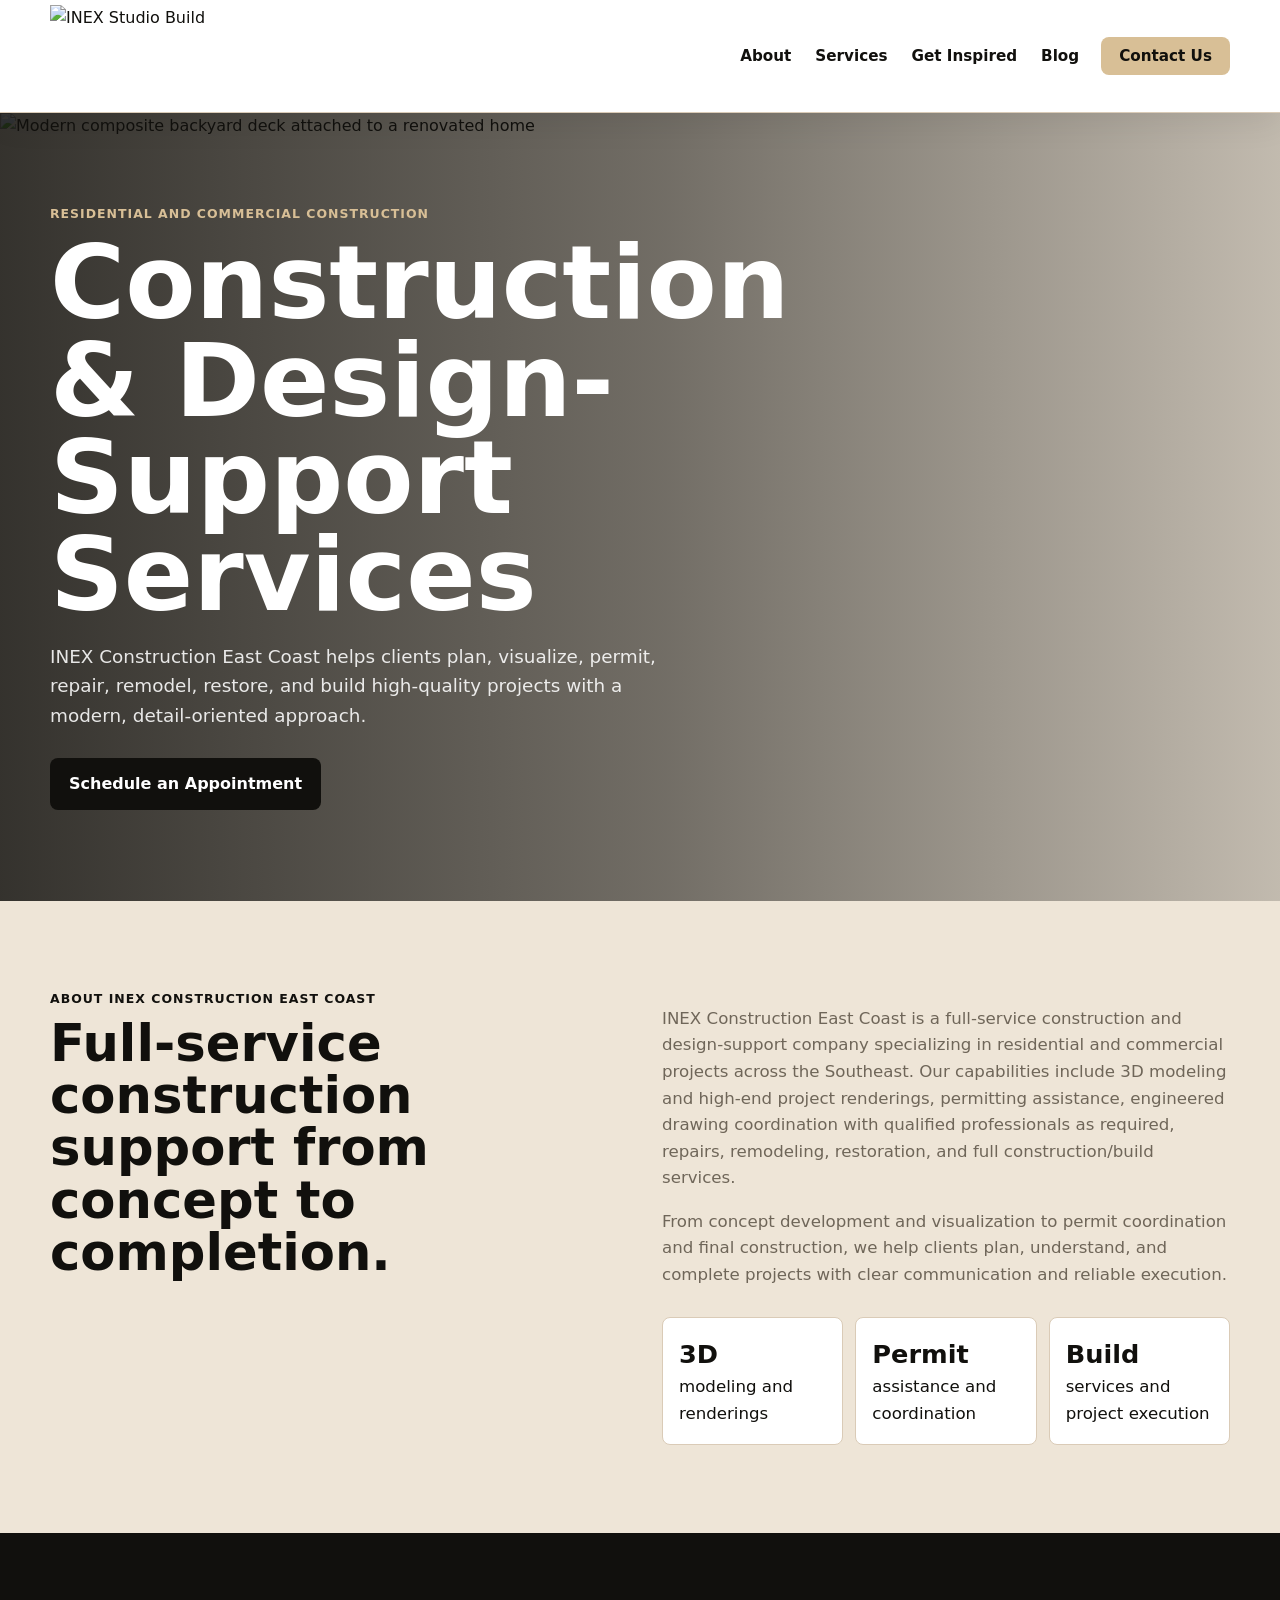
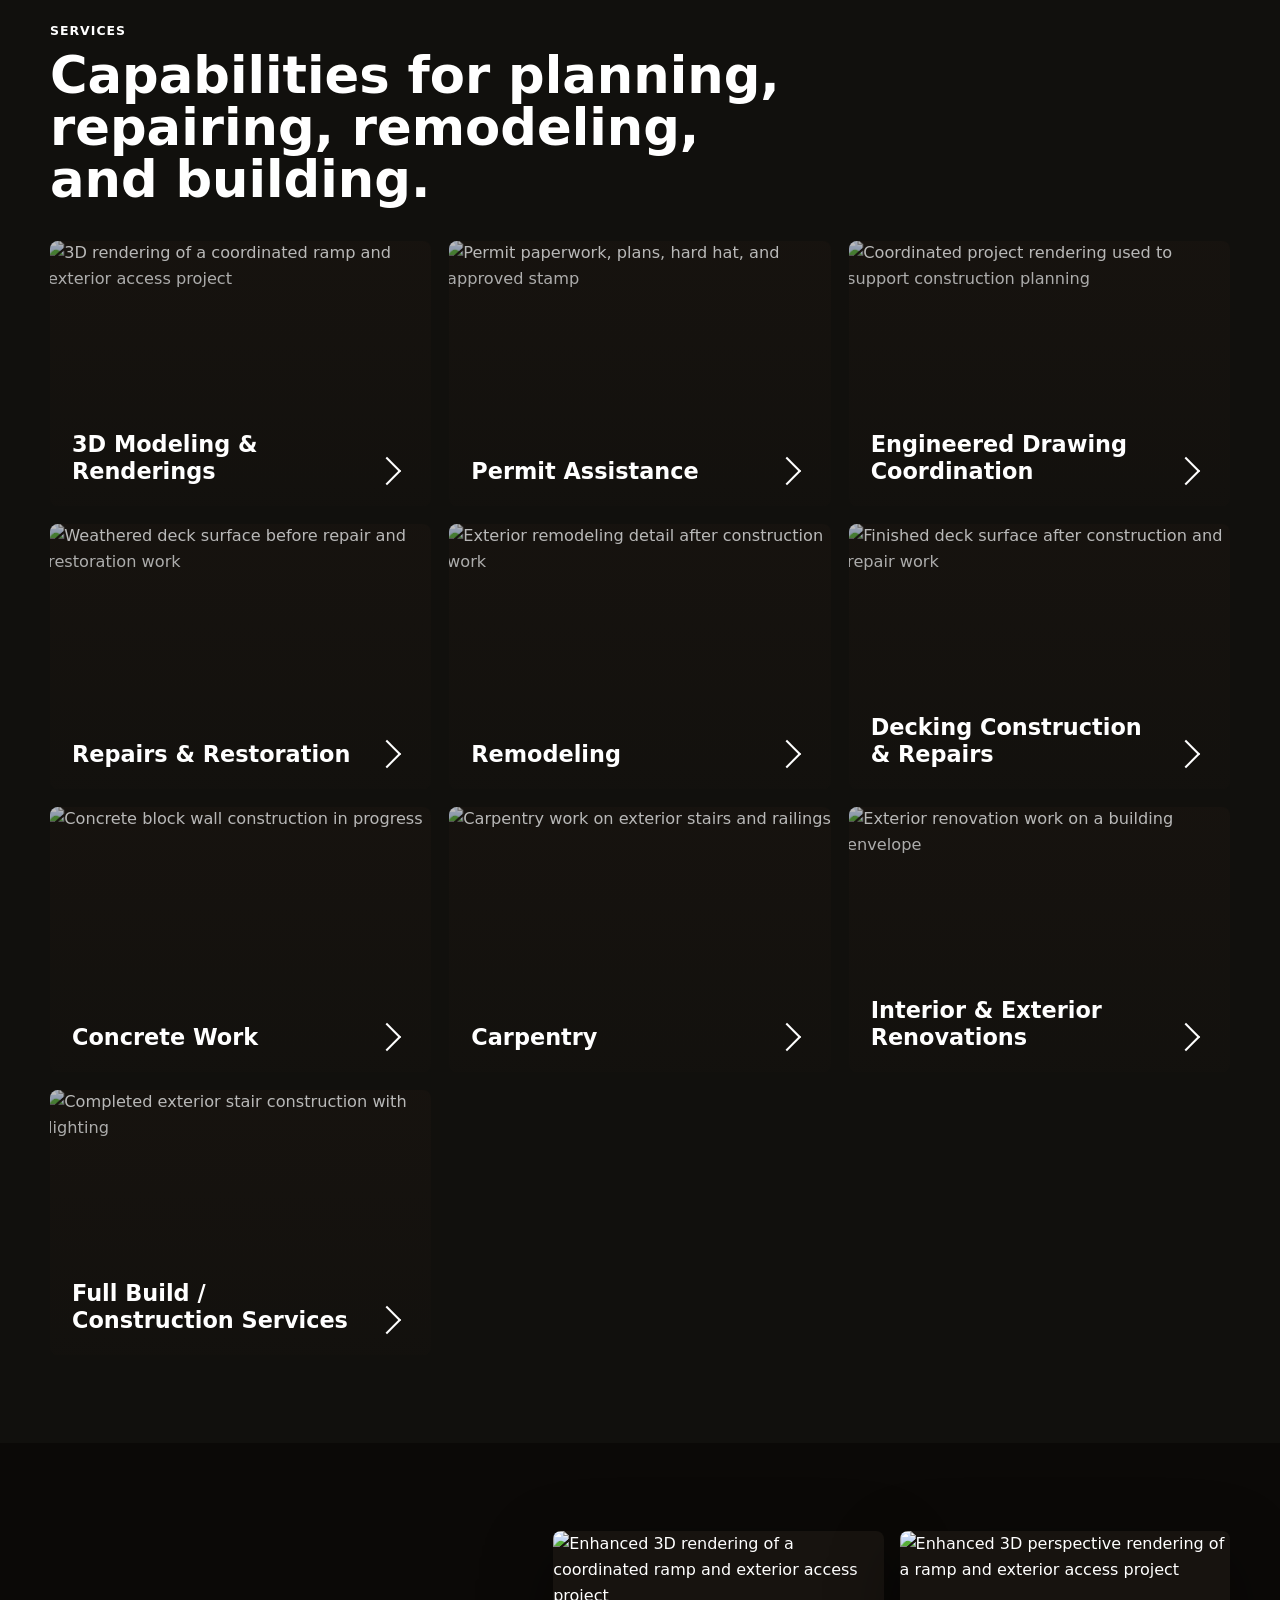
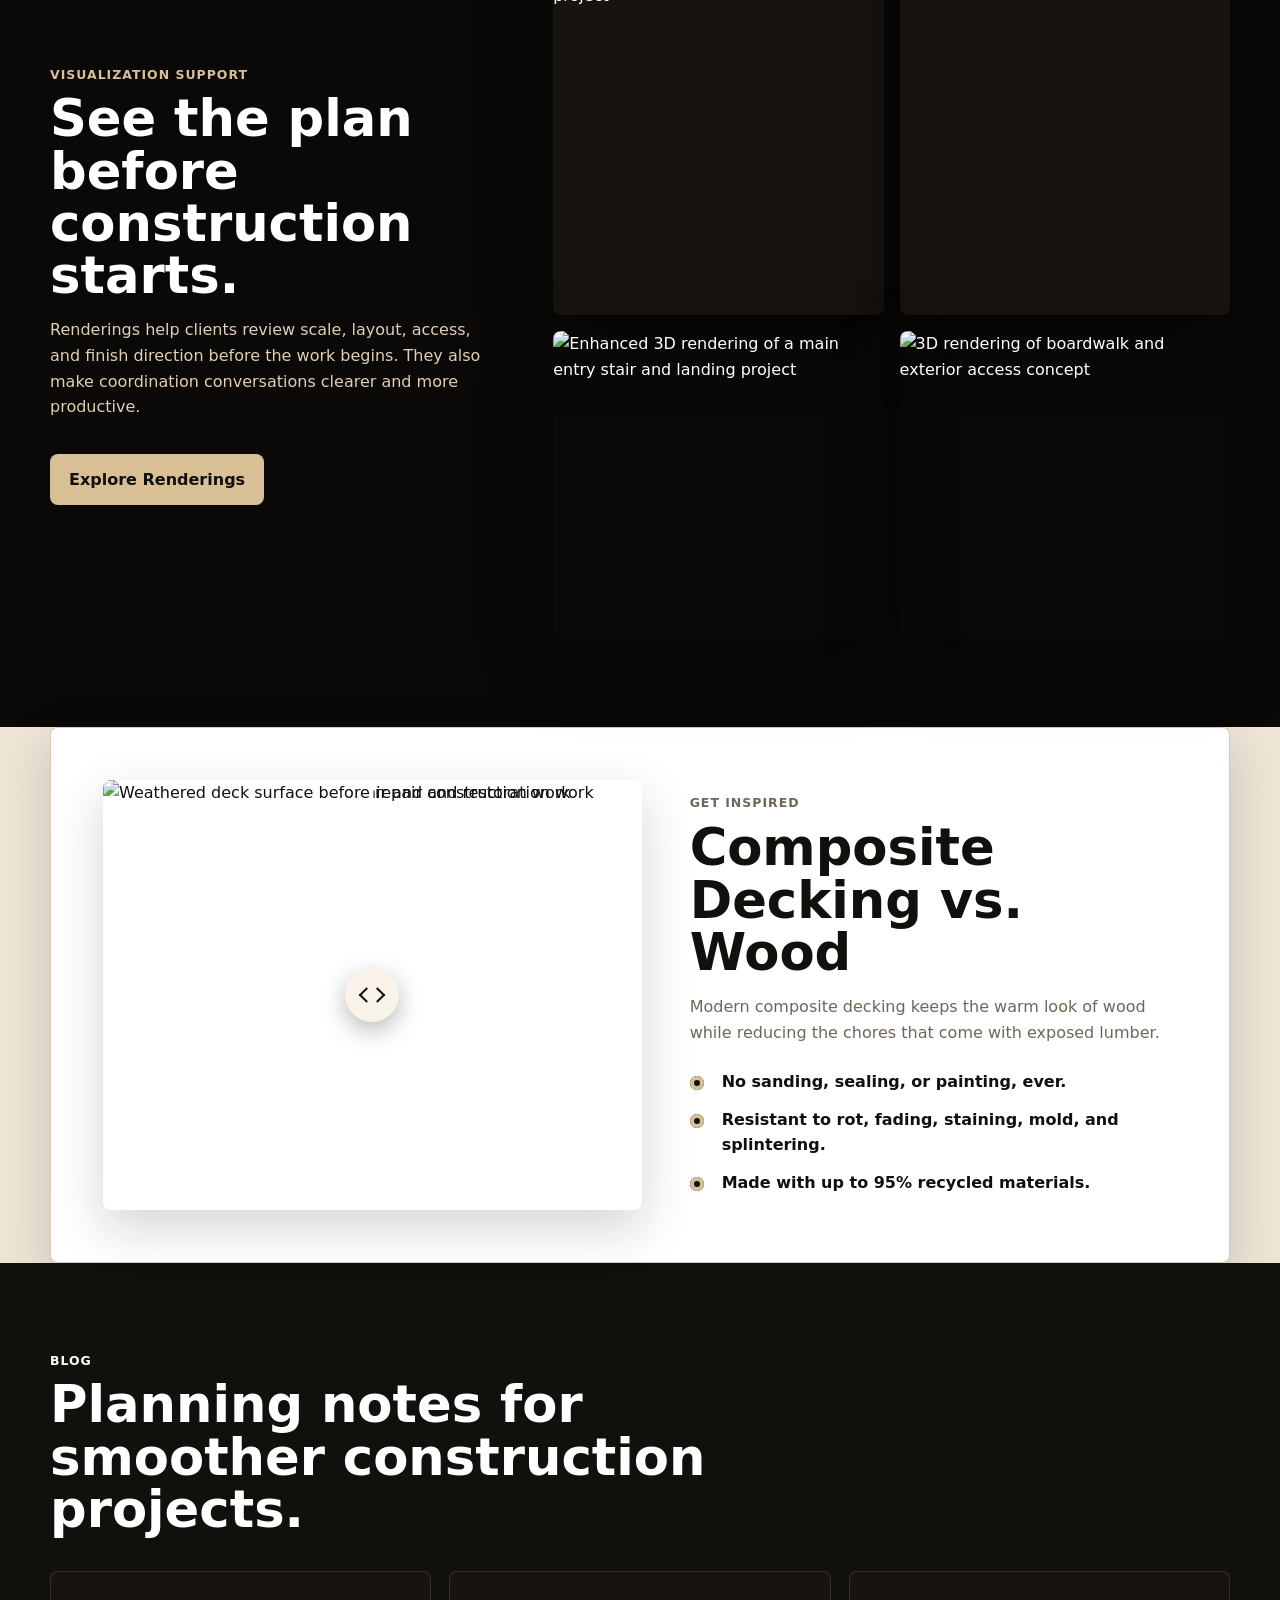
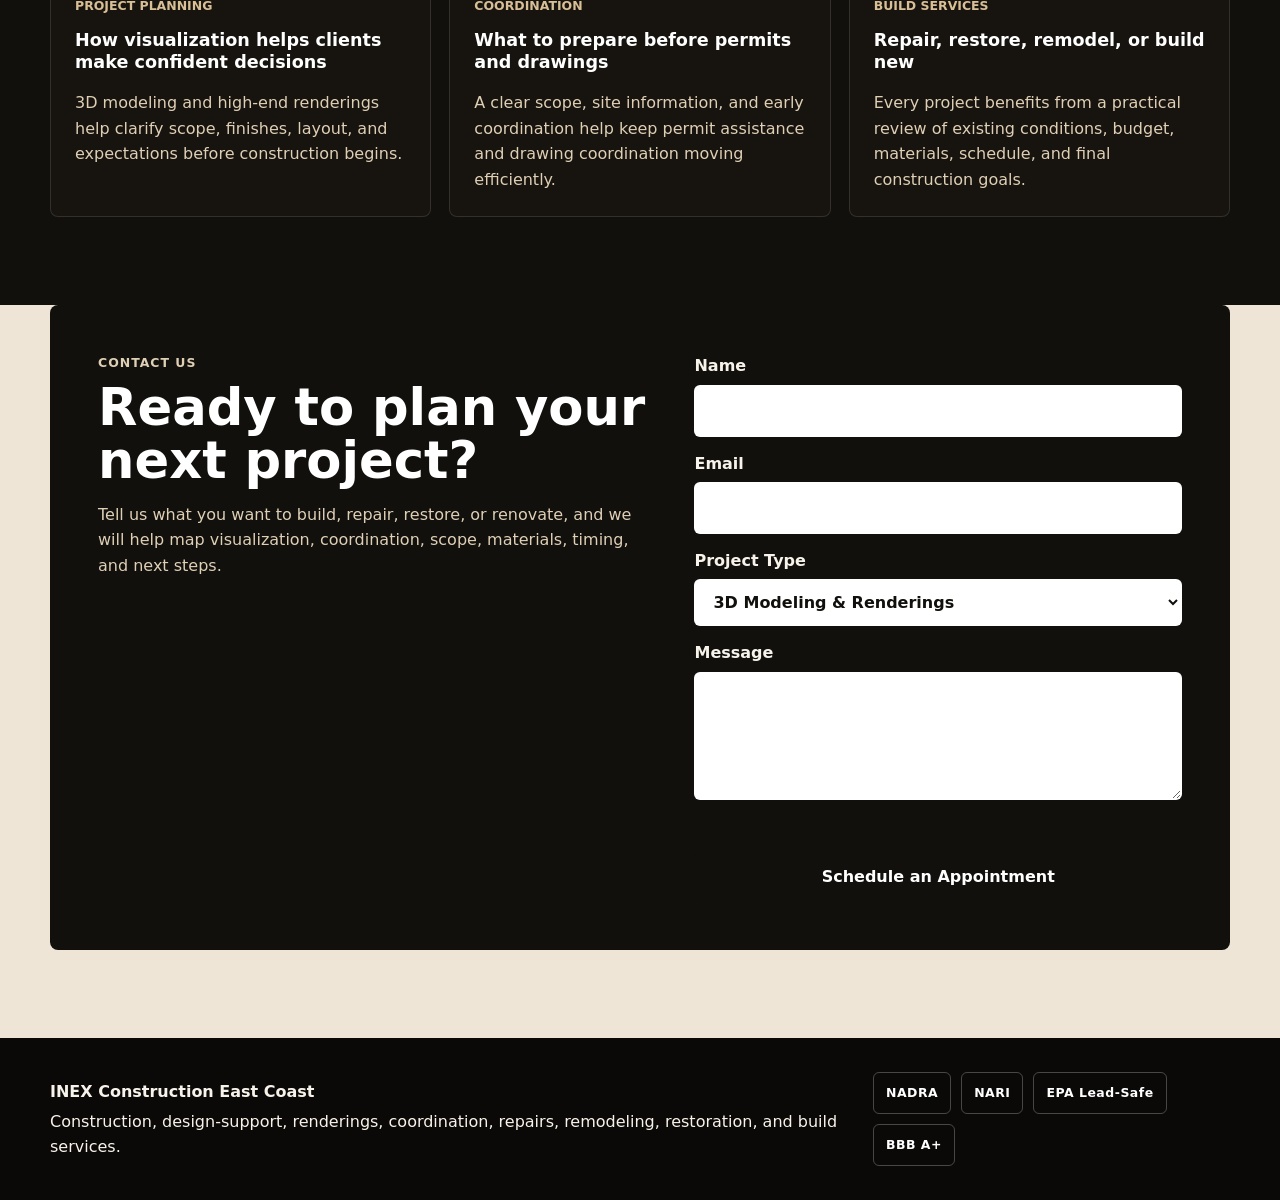
==== commit bf5e45a8: "Add files via upload" ====
--- a/index.html
+++ b/index.html
@@ -281,7 +281,7 @@
         <h2>Ready to plan your next project?</h2>
         <p>Tell us what you want to build, repair, restore, or renovate, and we will help map visualization, coordination, scope, materials, timing, and next steps.</p>
       </div>
-      <form class="contact-form" aria-label="Appointment request form">
+      <form class="contact-form" action="/api/contact" method="POST" aria-label="Appointment request form">
         <label>
           Name
           <input type="text" name="name" autocomplete="name" required>
@@ -307,8 +307,13 @@
         </label>
         <label>
           Message
-          <textarea name="message" rows="4"></textarea>
-        </label>
+          <textarea name="message" rows="4" required></textarea>
+        </label>
+        <label class="form-honeypot" aria-hidden="true">
+          Website
+          <input type="text" name="website" tabindex="-1" autocomplete="off">
+        </label>
+        <p class="form-status" role="status" aria-live="polite"></p>
         <button class="button primary" type="submit">Schedule an Appointment</button>
       </form>
     </section>
--- a/styles.css
+++ b/styles.css
@@ -856,6 +856,35 @@
   background: #fff;
   border: 1px solid transparent;
   border-radius: 6px;
+}
+
+
+.form-honeypot {
+  position: absolute;
+  left: -10000px;
+  width: 1px;
+  height: 1px;
+  overflow: hidden;
+}
+
+.form-status {
+  min-height: 1.4em;
+  margin: 0;
+  color: #dfcfb5;
+  font-weight: 800;
+}
+
+.form-status.success {
+  color: #ffffff;
+}
+
+.form-status.error {
+  color: #f2b8a8;
+}
+
+.contact-form button:disabled {
+  cursor: wait;
+  opacity: 0.72;
 }
 
 .site-footer {
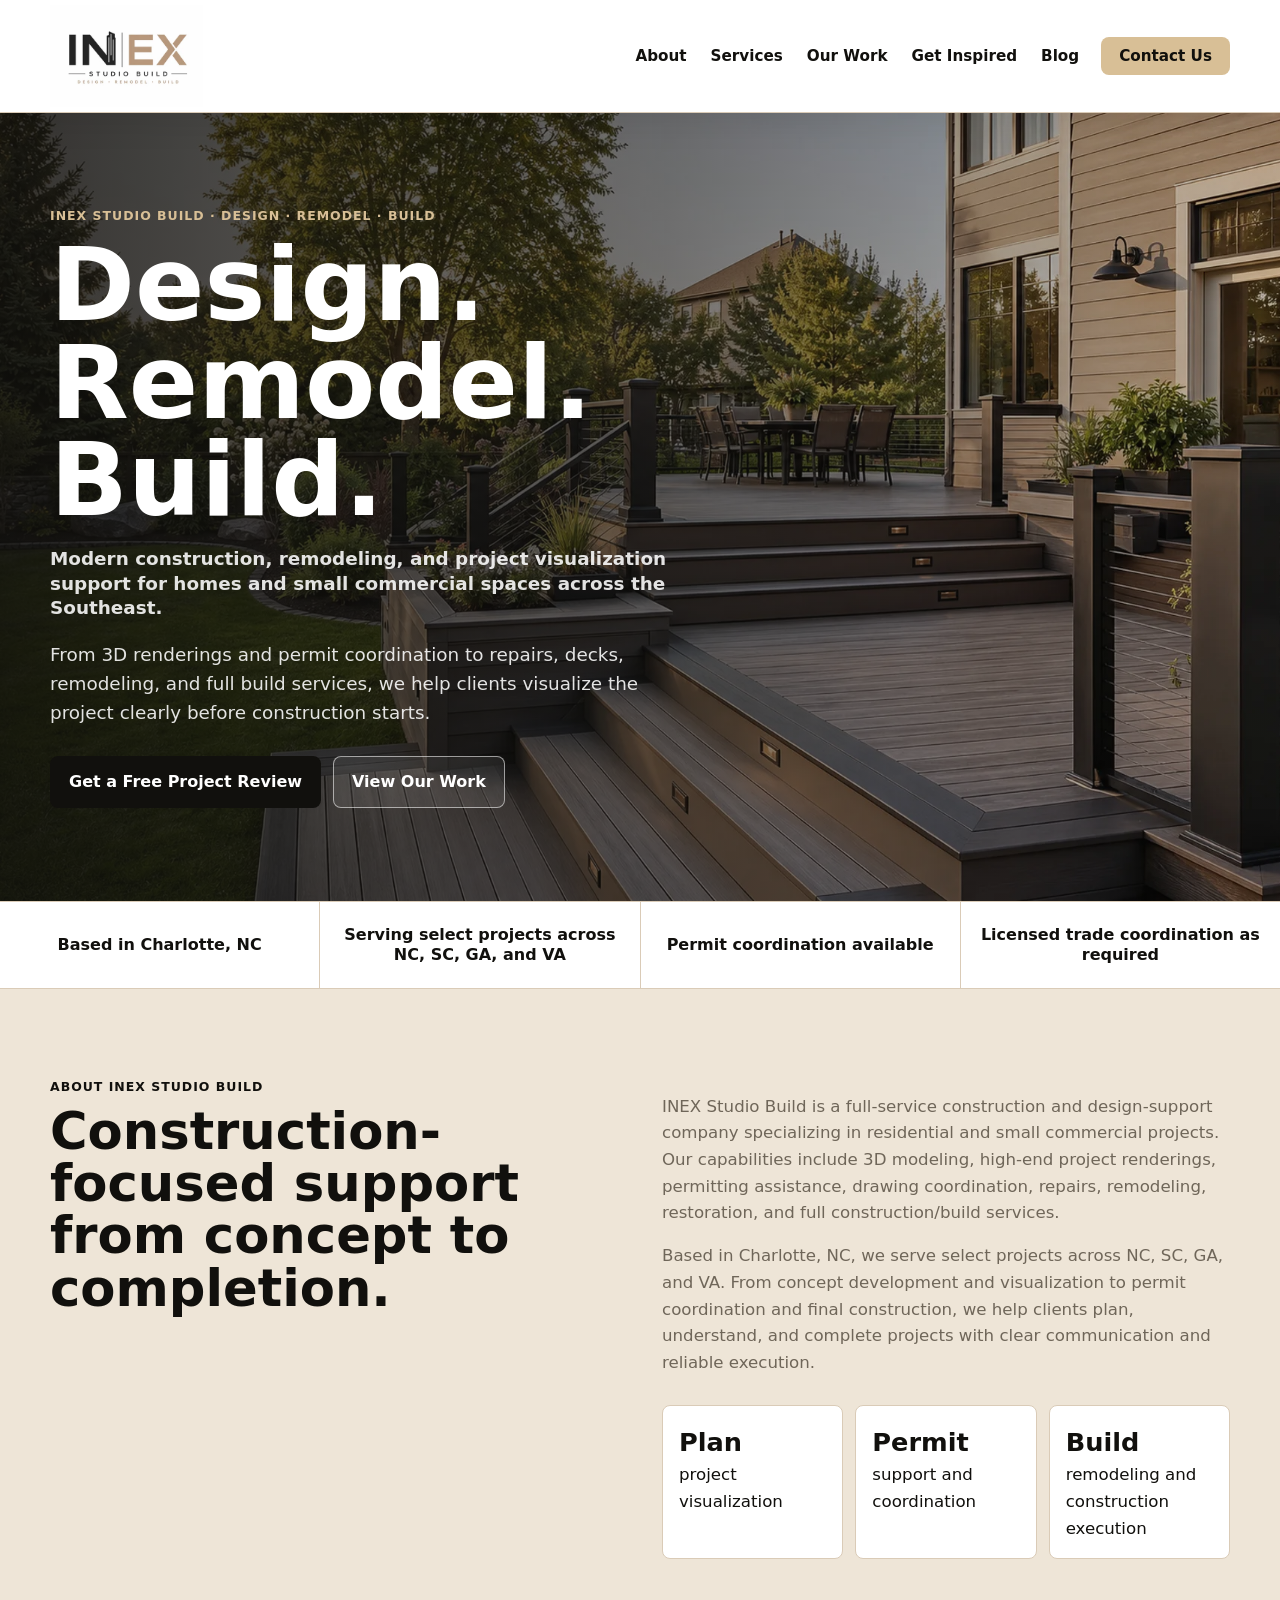
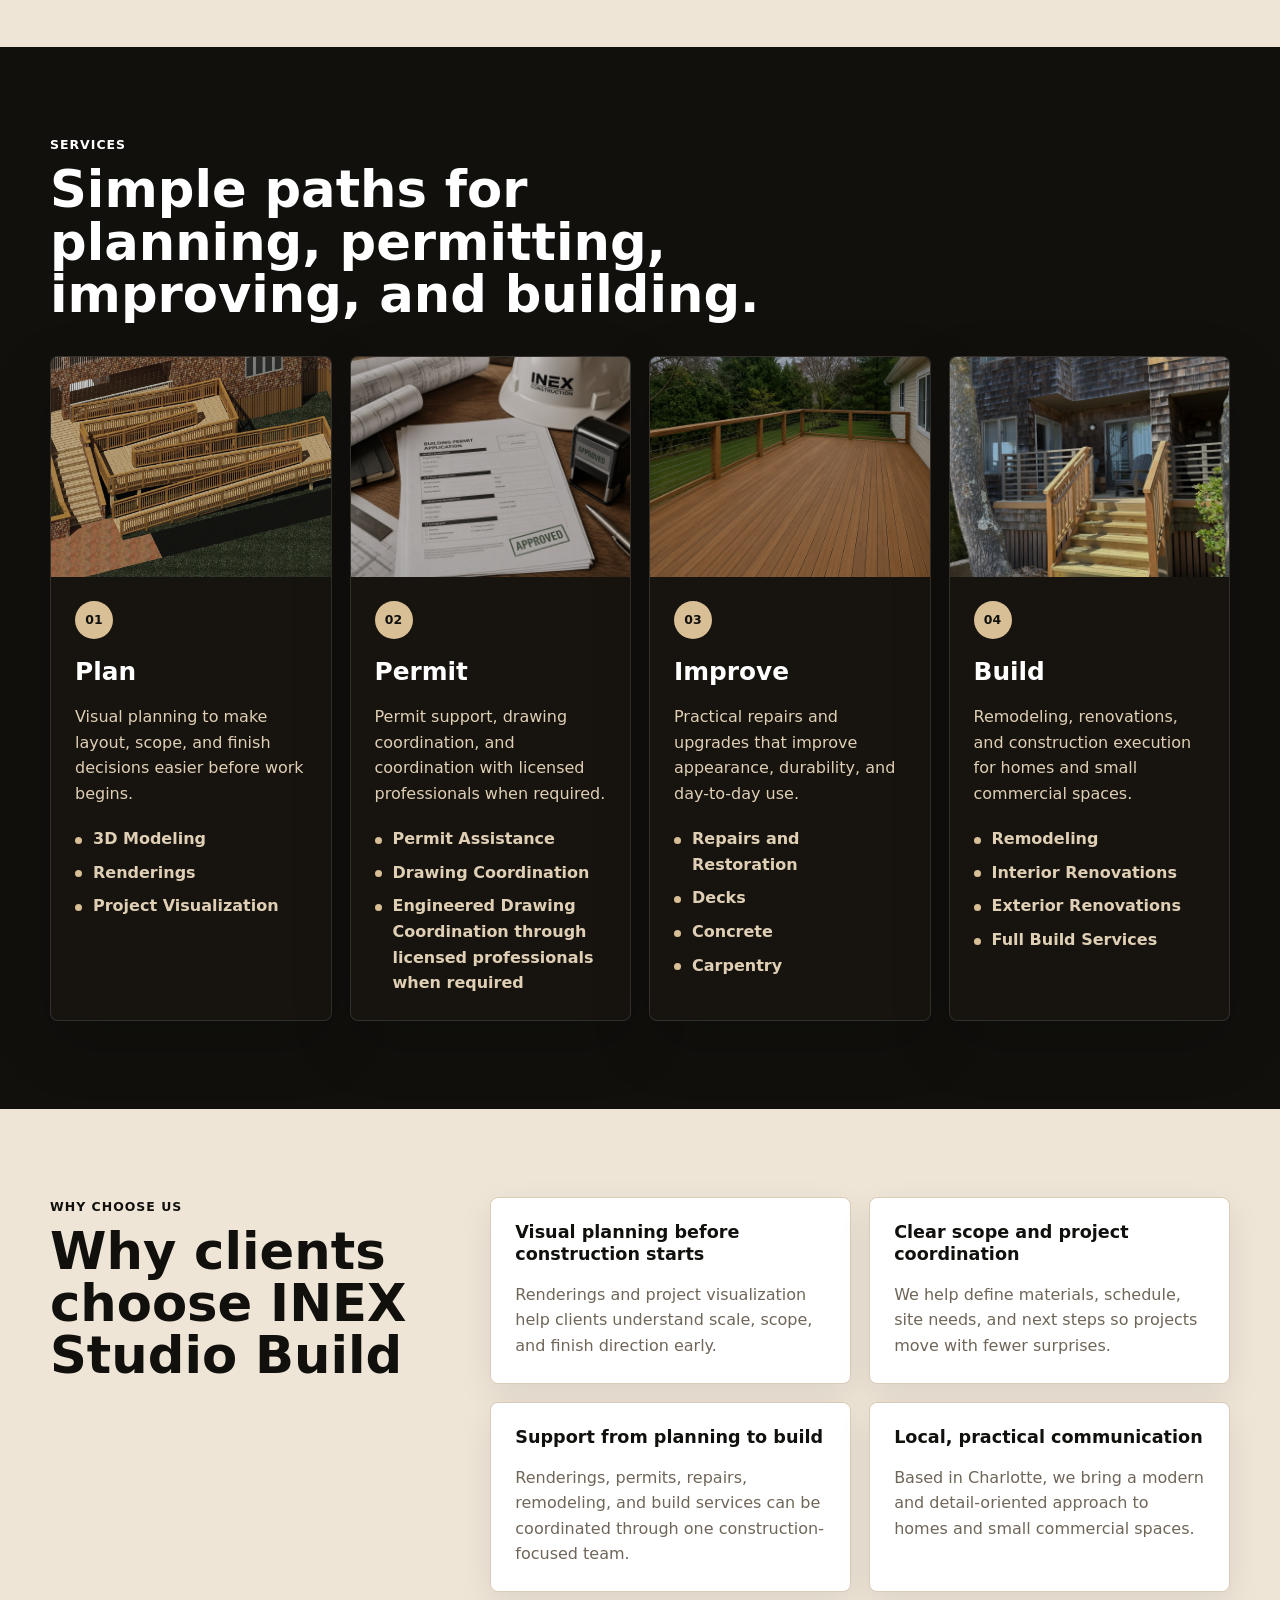
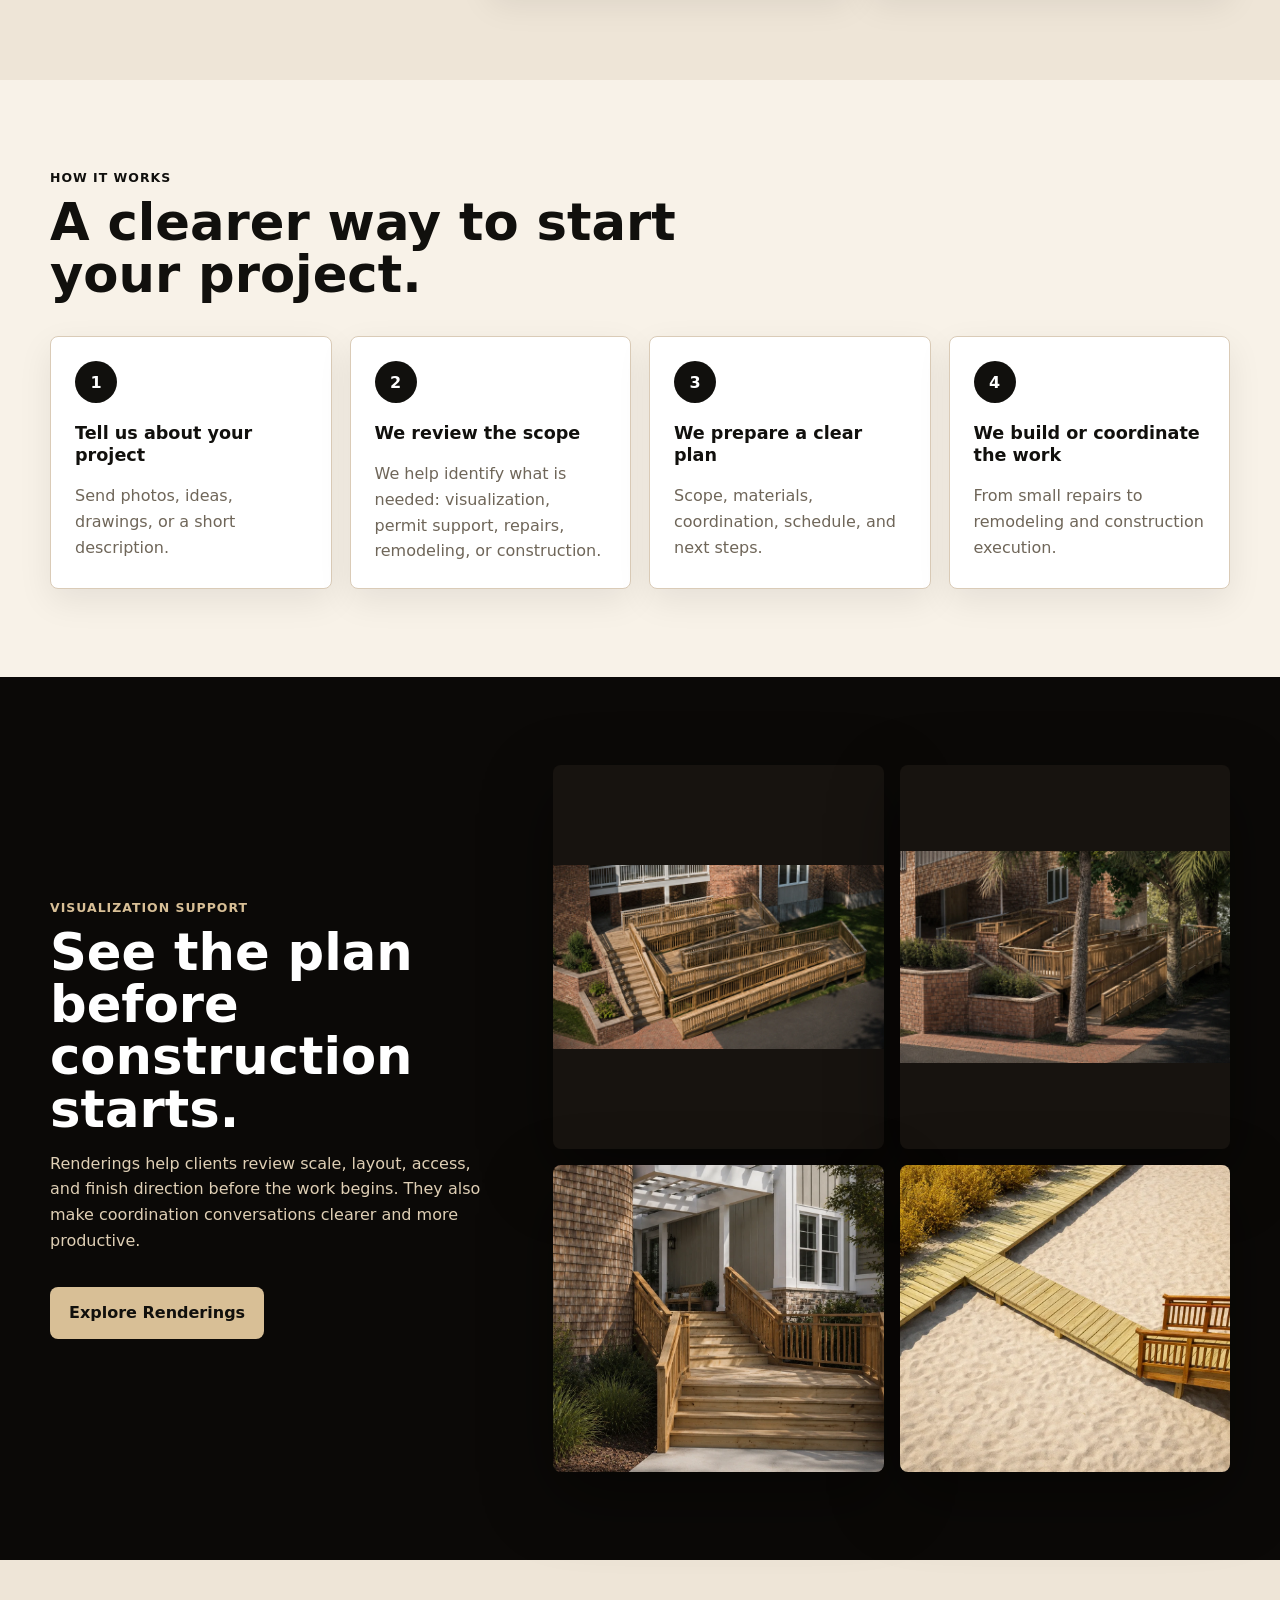
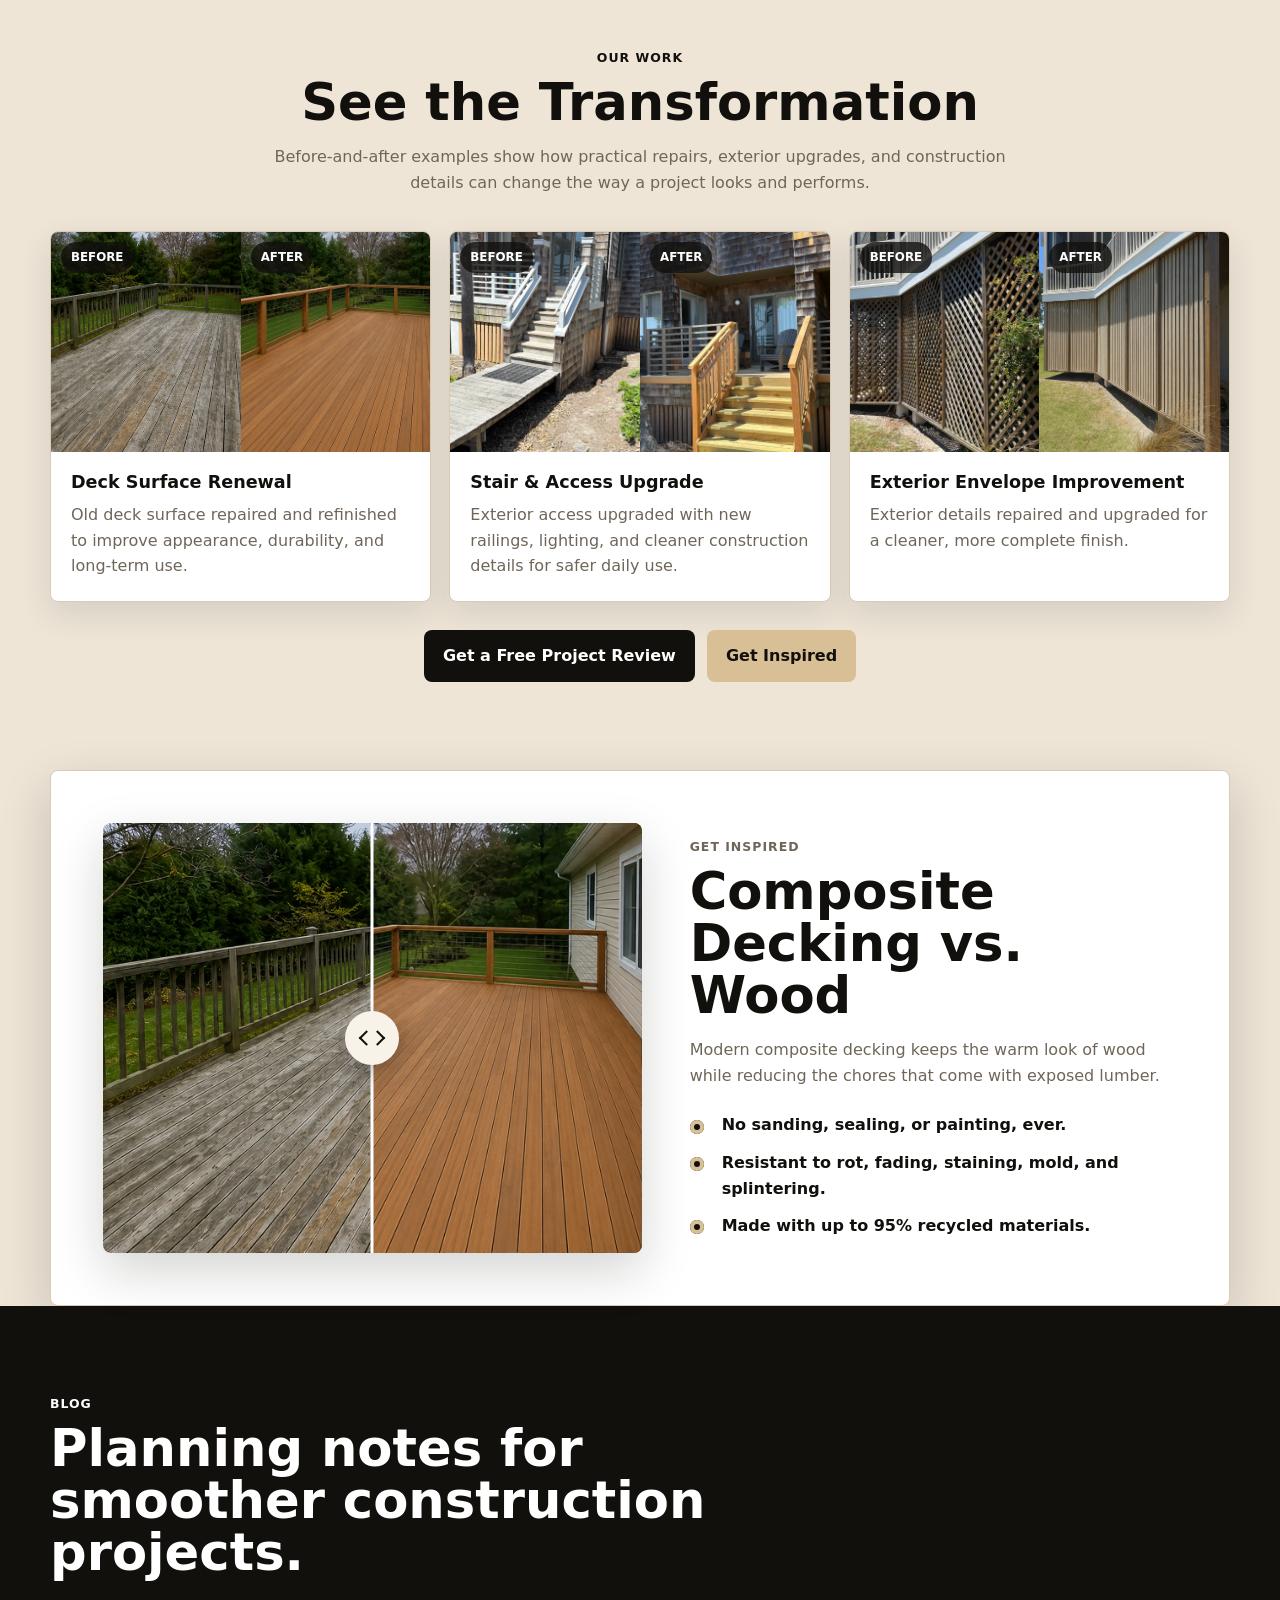
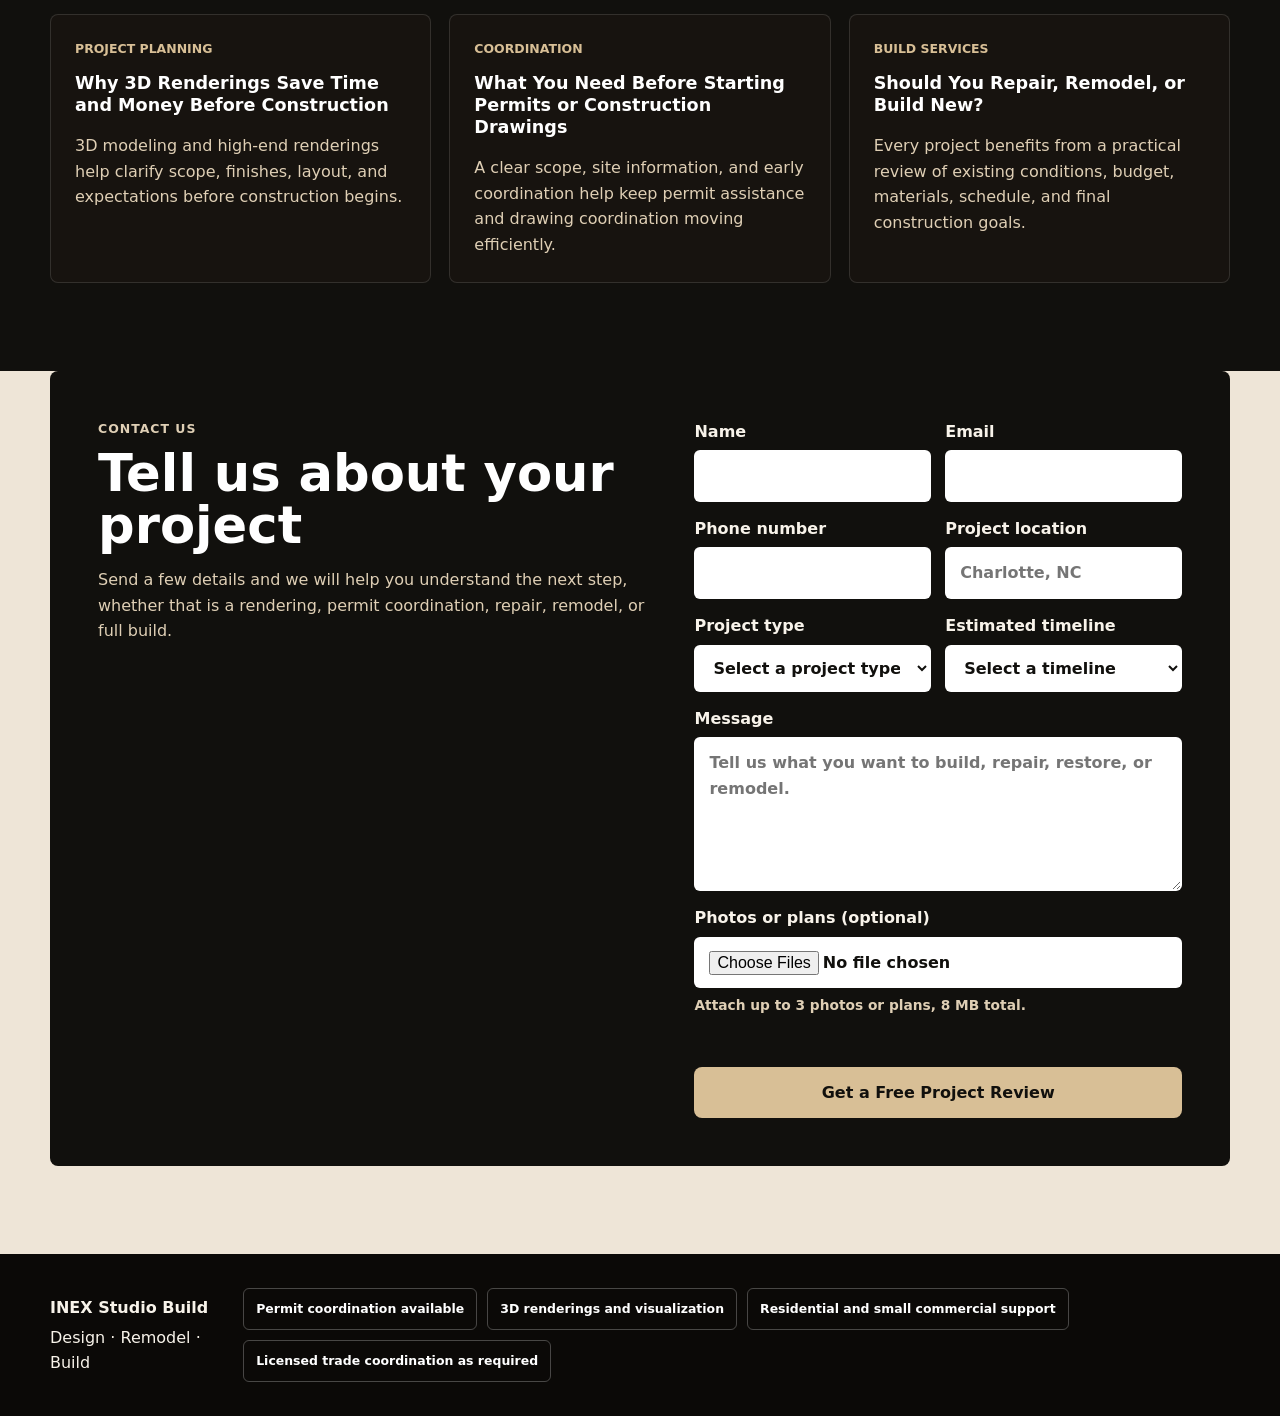
==== commit ed5f1966: "Add files via upload" ====
--- a/index.html
+++ b/index.html
@@ -3,15 +3,15 @@
 <head>
   <meta charset="UTF-8">
   <meta name="viewport" content="width=device-width, initial-scale=1.0">
-  <meta name="description" content="INEX Construction East Coast provides construction, design-support, 3D renderings, permitting assistance, repairs, remodeling, restoration, and build services.">
-  <title>INEX Construction East Coast | Construction &amp; Design-Support Services</title>
+  <meta name="description" content="INEX Studio Build provides construction, remodeling, project visualization, permit support, repairs, decking, concrete, carpentry, and build services from Charlotte across select Southeast projects.">
+  <title>INEX Studio Build | Design · Remodel · Build</title>
   <link rel="stylesheet" href="styles.css">
 </head>
 <body>
   <!-- Sticky site navigation -->
   <header class="site-header" id="top">
     <nav class="nav" aria-label="Primary navigation">
-      <a class="brand" href="#top" aria-label="INEX Construction East Coast home">
+      <a class="brand" href="#top" aria-label="INEX Studio Build home">
         <img class="brand-logo" src="assets/logos/inex-black-beige-logo.webp" alt="INEX Studio Build">
       </a>
 
@@ -25,6 +25,7 @@
       <ul class="nav-menu" id="site-menu">
         <li><a href="#about">About</a></li>
         <li><a href="#services">Services</a></li>
+        <li><a href="#work">Our Work</a></li>
         <li><a href="#inspired">Get Inspired</a></li>
         <li><a href="#blog">Blog</a></li>
         <li><a class="nav-cta" href="#contact">Contact Us</a></li>
@@ -38,79 +39,159 @@
       <img src="assets/images/hero-deck.webp" alt="Modern composite backyard deck attached to a renovated home" fetchpriority="high">
       <div class="hero-overlay"></div>
       <div class="hero-content">
-        <p class="eyebrow">Residential and commercial construction</p>
-        <h1 id="hero-title">Construction &amp; Design-Support Services</h1>
-        <p>INEX Construction East Coast helps clients plan, visualize, permit, repair, remodel, restore, and build high-quality projects with a modern, detail-oriented approach.</p>
+        <p class="eyebrow">INEX Studio Build · Design · Remodel · Build</p>
+        <h1 id="hero-title">Design. Remodel. Build.</h1>
+        <p class="hero-lede">Modern construction, remodeling, and project visualization support for homes and small commercial spaces across the Southeast.</p>
+        <p class="hero-support">From 3D renderings and permit coordination to repairs, decks, remodeling, and full build services, we help clients visualize the project clearly before construction starts.</p>
         <div class="hero-actions">
-          <a class="button primary" href="#contact">Schedule an Appointment</a>
+          <a class="button primary" href="#contact">Get a Free Project Review</a>
+          <a class="button ghost" href="#work">View Our Work</a>
         </div>
       </div>
+    </section>
+
+    <!-- Trust points placed near the first impression -->
+    <section class="trust-strip" aria-label="Project support highlights">
+      <span>Based in Charlotte, NC</span>
+      <span>Serving select projects across NC, SC, GA, and VA</span>
+      <span>Permit coordination available</span>
+      <span>Licensed trade coordination as required</span>
     </section>
 
     <!-- Company positioning section -->
     <section class="section about" id="about">
       <div class="section-heading">
-        <p class="eyebrow">About INEX Construction East Coast</p>
-        <h2>Full-service construction support from concept to completion.</h2>
+        <p class="eyebrow">About INEX Studio Build</p>
+        <h2>Construction-focused support from concept to completion.</h2>
       </div>
       <div class="about-copy">
-        <p>INEX Construction East Coast is a full-service construction and design-support company specializing in residential and commercial projects across the Southeast. Our capabilities include 3D modeling and high-end project renderings, permitting assistance, engineered drawing coordination with qualified professionals as required, repairs, remodeling, restoration, and full construction/build services.</p>
-        <p>From concept development and visualization to permit coordination and final construction, we help clients plan, understand, and complete projects with clear communication and reliable execution.</p>
+        <p>INEX Studio Build is a full-service construction and design-support company specializing in residential and small commercial projects. Our capabilities include 3D modeling, high-end project renderings, permitting assistance, drawing coordination, repairs, remodeling, restoration, and full construction/build services.</p>
+        <p>Based in Charlotte, NC, we serve select projects across NC, SC, GA, and VA. From concept development and visualization to permit coordination and final construction, we help clients plan, understand, and complete projects with clear communication and reliable execution.</p>
         <div class="stats" aria-label="Company highlights">
-          <span><strong>3D</strong> modeling and renderings</span>
-          <span><strong>Permit</strong> assistance and coordination</span>
-          <span><strong>Build</strong> services and project execution</span>
+          <span><strong>Plan</strong> project visualization</span>
+          <span><strong>Permit</strong> support and coordination</span>
+          <span><strong>Build</strong> remodeling and construction execution</span>
         </div>
       </div>
     </section>
 
-    <!-- Services overview cards -->
+    <!-- Services overview grouped into clear customer paths -->
     <section class="section services" id="services">
       <div class="section-heading compact">
         <p class="eyebrow">Services</p>
-        <h2>Capabilities for planning, repairing, remodeling, and building.</h2>
-      </div>
-      <div class="service-grid">
-        <a class="service-tile" href="service.html?service=3d-modeling-renderings" target="_blank" rel="noopener">
-          <img src="assets/images/optimized/modeling-rendering-ramp-overview.webp" alt="3D rendering of a coordinated ramp and exterior access project" loading="lazy">
-          <span>3D Modeling &amp; Renderings</span>
+        <h2>Simple paths for planning, permitting, improving, and building.</h2>
+      </div>
+      <div class="service-lanes">
+        <a class="service-lane" href="service.html?service=3d-modeling-renderings" target="_blank" rel="noopener">
+          <img src="assets/images/optimized/modeling-rendering-ramp-overview.webp" alt="3D rendering used for project visualization" loading="lazy">
+          <div>
+            <span class="service-step">01</span>
+            <h3>Plan</h3>
+            <p>Visual planning to make layout, scope, and finish decisions easier before work begins.</p>
+            <ul>
+              <li>3D Modeling</li>
+              <li>Renderings</li>
+              <li>Project Visualization</li>
+            </ul>
+          </div>
         </a>
-        <a class="service-tile" href="service.html?service=permit-assistance" target="_blank" rel="noopener">
-          <img src="assets/images/optimized/permit-assistance-documents.webp" alt="Permit paperwork, plans, hard hat, and approved stamp" loading="lazy">
-          <span>Permit Assistance</span>
+        <a class="service-lane" href="service.html?service=permit-assistance" target="_blank" rel="noopener">
+          <img src="assets/images/optimized/permit-assistance-documents.webp" alt="Permit application, plans, and approved stamp for construction coordination" loading="lazy">
+          <div>
+            <span class="service-step">02</span>
+            <h3>Permit</h3>
+            <p>Permit support, drawing coordination, and coordination with licensed professionals when required.</p>
+            <ul>
+              <li>Permit Assistance</li>
+              <li>Drawing Coordination</li>
+              <li>Engineered Drawing Coordination through licensed professionals when required</li>
+            </ul>
+          </div>
         </a>
-        <a class="service-tile" href="service.html?service=engineered-drawing-coordination" target="_blank" rel="noopener">
-          <img src="assets/images/optimized/rendering-stair-detail.webp" alt="Coordinated project rendering used to support construction planning" loading="lazy">
-          <span>Engineered Drawing Coordination</span>
+        <a class="service-lane" href="service.html?service=repairs-restoration" target="_blank" rel="noopener">
+          <img src="assets/images/optimized/deck-surface-after.webp" alt="Deck surface after repair and improvement work" loading="lazy">
+          <div>
+            <span class="service-step">03</span>
+            <h3>Improve</h3>
+            <p>Practical repairs and upgrades that improve appearance, durability, and day-to-day use.</p>
+            <ul>
+              <li>Repairs and Restoration</li>
+              <li>Decks</li>
+              <li>Concrete</li>
+              <li>Carpentry</li>
+            </ul>
+          </div>
         </a>
-        <a class="service-tile" href="service.html?service=repairs-restoration" target="_blank" rel="noopener">
-          <img src="assets/images/optimized/deck-surface-before.webp" alt="Weathered deck surface before repair and restoration work" loading="lazy">
-          <span>Repairs &amp; Restoration</span>
+        <a class="service-lane" href="service.html?service=full-build-construction-services" target="_blank" rel="noopener">
+          <img src="assets/images/optimized/stair-access-after.webp" alt="Completed exterior stair and access construction" loading="lazy">
+          <div>
+            <span class="service-step">04</span>
+            <h3>Build</h3>
+            <p>Remodeling, renovations, and construction execution for homes and small commercial spaces.</p>
+            <ul>
+              <li>Remodeling</li>
+              <li>Interior Renovations</li>
+              <li>Exterior Renovations</li>
+              <li>Full Build Services</li>
+            </ul>
+          </div>
         </a>
-        <a class="service-tile" href="service.html?service=remodeling" target="_blank" rel="noopener">
-          <img src="assets/images/optimized/building-envelope-lattice-after.webp" alt="Exterior remodeling detail after construction work" loading="lazy">
-          <span>Remodeling</span>
-        </a>
-        <a class="service-tile" href="service.html?service=decking-construction-repairs" target="_blank" rel="noopener">
-          <img src="assets/images/optimized/deck-surface-after.webp" alt="Finished deck surface after construction and repair work" loading="lazy">
-          <span>Decking Construction &amp; Repairs</span>
-        </a>
-        <a class="service-tile" href="service.html?service=concrete-work" target="_blank" rel="noopener">
-          <img src="assets/images/optimized/concrete-block-work.webp" alt="Concrete block wall construction in progress" loading="lazy">
-          <span>Concrete Work</span>
-        </a>
-        <a class="service-tile" href="service.html?service=carpentry" target="_blank" rel="noopener">
-          <img src="assets/images/optimized/stairs-after-day.webp" alt="Carpentry work on exterior stairs and railings" loading="lazy">
-          <span>Carpentry</span>
-        </a>
-        <a class="service-tile" href="service.html?service=interior-exterior-renovations" target="_blank" rel="noopener">
-          <img src="assets/images/optimized/building-envelope-after.webp" alt="Exterior renovation work on a building envelope" loading="lazy">
-          <span>Interior &amp; Exterior Renovations</span>
-        </a>
-        <a class="service-tile" href="service.html?service=full-build-construction-services" target="_blank" rel="noopener">
-          <img src="assets/images/optimized/stairs-after.webp" alt="Completed exterior stair construction with lighting" loading="lazy">
-          <span>Full Build / Construction Services</span>
-        </a>
+      </div>
+    </section>
+
+    <!-- Customer-focused credibility section -->
+    <section class="section why-choose" id="why">
+      <div class="section-heading">
+        <p class="eyebrow">Why Choose Us</p>
+        <h2>Why clients choose INEX Studio Build</h2>
+      </div>
+      <div class="why-grid">
+        <article>
+          <h3>Visual planning before construction starts</h3>
+          <p>Renderings and project visualization help clients understand scale, scope, and finish direction early.</p>
+        </article>
+        <article>
+          <h3>Clear scope and project coordination</h3>
+          <p>We help define materials, schedule, site needs, and next steps so projects move with fewer surprises.</p>
+        </article>
+        <article>
+          <h3>Support from planning to build</h3>
+          <p>Renderings, permits, repairs, remodeling, and build services can be coordinated through one construction-focused team.</p>
+        </article>
+        <article>
+          <h3>Local, practical communication</h3>
+          <p>Based in Charlotte, we bring a modern and detail-oriented approach to homes and small commercial spaces.</p>
+        </article>
+      </div>
+    </section>
+
+    <!-- Process section -->
+    <section class="section process" id="process">
+      <div class="section-heading compact">
+        <p class="eyebrow">How It Works</p>
+        <h2>A clearer way to start your project.</h2>
+      </div>
+      <div class="process-steps">
+        <article>
+          <span>1</span>
+          <h3>Tell us about your project</h3>
+          <p>Send photos, ideas, drawings, or a short description.</p>
+        </article>
+        <article>
+          <span>2</span>
+          <h3>We review the scope</h3>
+          <p>We help identify what is needed: visualization, permit support, repairs, remodeling, or construction.</p>
+        </article>
+        <article>
+          <span>3</span>
+          <h3>We prepare a clear plan</h3>
+          <p>Scope, materials, coordination, schedule, and next steps.</p>
+        </article>
+        <article>
+          <span>4</span>
+          <h3>We build or coordinate the work</h3>
+          <p>From small repairs to remodeling and construction execution.</p>
+        </article>
       </div>
     </section>
 
@@ -130,47 +211,12 @@
       </div>
     </section>
 
-    <!-- Portfolio tabbed gallery -->
-    <section class="section portfolio" id="portfolio" hidden>
+    <!-- Transformation-focused project examples -->
+    <section class="section portfolio transformations" id="work">
       <div class="section-heading centered">
-        <p class="eyebrow">Portfolio</p>
-        <h2>Recent project work</h2>
-        <p>Browse examples of decking, exterior improvements, renovation work, and custom construction solutions.</p>
-      </div>
-
-      <div class="portfolio-tabs" role="tablist" aria-label="Portfolio categories">
-        <button type="button" class="tab active" role="tab" aria-selected="true" data-filter="all">All</button>
-        <button type="button" class="tab" role="tab" aria-selected="false" data-filter="custom-decks">Custom Decks</button>
-        <button type="button" class="tab" role="tab" aria-selected="false" data-filter="outdoor-accessories">Outdoor Accessories</button>
-        <button type="button" class="tab" role="tab" aria-selected="false" data-filter="patio-hardscapes">Patio &amp; Hardscapes</button>
-        <button type="button" class="tab" role="tab" aria-selected="false" data-filter="sunrooms-enclosures">Sunrooms &amp; Enclosures</button>
-      </div>
-
-      <div class="portfolio-grid" aria-live="polite">
-        <button class="project-card" data-category="custom-decks" data-index="0">
-          <img src="assets/images/optimized/deck-surface-after.webp" alt="Finished deck surface after construction and repair work" loading="lazy">
-          <span>Decking Construction &amp; Repairs</span>
-        </button>
-        <button class="project-card" data-category="outdoor-accessories" data-index="1">
-          <img src="assets/images/optimized/stairs-after.webp" alt="Completed exterior stair construction with lighting" loading="lazy">
-          <span>Custom Exterior Construction</span>
-        </button>
-        <button class="project-card" data-category="patio-hardscapes" data-index="2">
-          <img src="assets/images/optimized/concrete-block-work.webp" alt="Concrete block wall construction in progress" loading="lazy">
-          <span>Concrete &amp; Block Work</span>
-        </button>
-        <button class="project-card" data-category="sunrooms-enclosures" data-index="3">
-          <img src="assets/images/optimized/building-envelope-after.webp" alt="Exterior building envelope renovation work" loading="lazy">
-          <span>Interior &amp; Exterior Renovation</span>
-        </button>
-        <button class="project-card" data-category="sunrooms-enclosures" data-index="4">
-          <img src="assets/images/optimized/building-envelope-lattice-after.webp" alt="Lattice and exterior envelope improvement after construction" loading="lazy">
-          <span>Remodeling &amp; Enclosure Work</span>
-        </button>
-        <button class="project-card" data-category="custom-decks" data-index="5">
-          <img src="assets/images/optimized/deck-surface-before.webp" alt="Weathered deck surface before repair and restoration work" loading="lazy">
-          <span>Repairs &amp; Restoration</span>
-        </button>
+        <p class="eyebrow">Our Work</p>
+        <h2>See the Transformation</h2>
+        <p>Before-and-after examples show how practical repairs, exterior upgrades, and construction details can change the way a project looks and performs.</p>
       </div>
 
       <div class="before-after-grid" aria-label="Before and after project examples">
@@ -186,7 +232,7 @@
             </figure>
           </div>
           <h3>Deck Surface Renewal</h3>
-          <p>Weathered decking refreshed with a cleaner, more durable finished surface.</p>
+          <p>Old deck surface repaired and refinished to improve appearance, durability, and long-term use.</p>
         </article>
         <article class="before-after-card">
           <div class="ba-images">
@@ -200,7 +246,7 @@
             </figure>
           </div>
           <h3>Stair &amp; Access Upgrade</h3>
-          <p>Exterior access improved with new railings, lighting, and clean construction details.</p>
+          <p>Exterior access upgraded with new railings, lighting, and cleaner construction details for safer daily use.</p>
         </article>
         <article class="before-after-card">
           <div class="ba-images">
@@ -214,12 +260,12 @@
             </figure>
           </div>
           <h3>Exterior Envelope Improvement</h3>
-          <p>Exterior details improved for a cleaner, more finished presentation.</p>
+          <p>Exterior details repaired and upgraded for a cleaner, more complete finish.</p>
         </article>
       </div>
 
       <div class="portfolio-cta">
-        <a class="button primary" href="#contact">Schedule an Appointment</a>
+        <a class="button primary" href="#contact">Get a Free Project Review</a>
         <a class="button secondary" href="#inspired">Get Inspired</a>
       </div>
     </section>
@@ -258,17 +304,17 @@
       <div class="blog-grid">
         <article>
           <span>Project Planning</span>
-          <h3>How visualization helps clients make confident decisions</h3>
+          <h3>Why 3D Renderings Save Time and Money Before Construction</h3>
           <p>3D modeling and high-end renderings help clarify scope, finishes, layout, and expectations before construction begins.</p>
         </article>
         <article>
           <span>Coordination</span>
-          <h3>What to prepare before permits and drawings</h3>
+          <h3>What You Need Before Starting Permits or Construction Drawings</h3>
           <p>A clear scope, site information, and early coordination help keep permit assistance and drawing coordination moving efficiently.</p>
         </article>
         <article>
           <span>Build Services</span>
-          <h3>Repair, restore, remodel, or build new</h3>
+          <h3>Should You Repair, Remodel, or Build New?</h3>
           <p>Every project benefits from a practical review of existing conditions, budget, materials, schedule, and final construction goals.</p>
         </article>
       </div>
@@ -278,58 +324,85 @@
     <section class="contact" id="contact">
       <div>
         <p class="eyebrow">Contact Us</p>
-        <h2>Ready to plan your next project?</h2>
-        <p>Tell us what you want to build, repair, restore, or renovate, and we will help map visualization, coordination, scope, materials, timing, and next steps.</p>
-      </div>
-      <form class="contact-form" action="/api/contact" method="POST" aria-label="Appointment request form">
-        <label>
-          Name
-          <input type="text" name="name" autocomplete="name" required>
-        </label>
-        <label>
-          Email
-          <input type="email" name="email" autocomplete="email" required>
-        </label>
-        <label>
-          Project Type
-          <select name="project">
-            <option>3D Modeling & Renderings</option>
-            <option>Permit Assistance</option>
-            <option>Engineered Drawing Coordination</option>
-            <option>Repairs & Restoration</option>
-            <option>Remodeling</option>
-            <option>Decking Construction & Repairs</option>
-            <option>Concrete Work</option>
-            <option>Carpentry</option>
-            <option>Interior & Exterior Renovations</option>
-            <option>Full Build / Construction Services</option>
-          </select>
-        </label>
+        <h2>Tell us about your project</h2>
+        <p>Send a few details and we will help you understand the next step, whether that is a rendering, permit coordination, repair, remodel, or full build.</p>
+      </div>
+      <form class="contact-form" action="/api/contact" method="POST" enctype="multipart/form-data" aria-label="Free project review request form">
+        <div class="form-grid">
+          <label>
+            Name
+            <input type="text" name="name" autocomplete="name" required>
+          </label>
+          <label>
+            Email
+            <input type="email" name="email" autocomplete="email" required>
+          </label>
+          <label>
+            Phone number
+            <input type="tel" name="phone" autocomplete="tel" required>
+          </label>
+          <label>
+            Project location
+            <input type="text" name="location" autocomplete="address-level2" placeholder="Charlotte, NC" required>
+          </label>
+          <label>
+            Project type
+            <select name="project" required>
+              <option value="">Select a project type</option>
+              <option>3D Modeling &amp; Renderings</option>
+              <option>Permit Assistance</option>
+              <option>Drawing Coordination</option>
+              <option>Repairs &amp; Restoration</option>
+              <option>Remodeling</option>
+              <option>Decking Construction &amp; Repairs</option>
+              <option>Concrete Work</option>
+              <option>Carpentry</option>
+              <option>Interior &amp; Exterior Renovations</option>
+              <option>Full Build / Construction Services</option>
+            </select>
+          </label>
+          <label>
+            Estimated timeline
+            <select name="timeline" required>
+              <option value="">Select a timeline</option>
+              <option>As soon as possible</option>
+              <option>1-3 months</option>
+              <option>3-6 months</option>
+              <option>6+ months</option>
+              <option>Still planning</option>
+            </select>
+          </label>
+        </div>
         <label>
           Message
-          <textarea name="message" rows="4" required></textarea>
+          <textarea name="message" rows="5" placeholder="Tell us what you want to build, repair, restore, or remodel." required></textarea>
+        </label>
+        <label class="file-field">
+          Photos or plans (optional)
+          <input type="file" name="attachments" accept=".jpg,.jpeg,.png,.webp,.pdf" multiple>
+          <span>Attach up to 3 photos or plans, 8 MB total.</span>
         </label>
         <label class="form-honeypot" aria-hidden="true">
           Website
           <input type="text" name="website" tabindex="-1" autocomplete="off">
         </label>
         <p class="form-status" role="status" aria-live="polite"></p>
-        <button class="button primary" type="submit">Schedule an Appointment</button>
+        <button class="button primary" type="submit">Get a Free Project Review</button>
       </form>
     </section>
   </main>
 
-  <!-- Footer and professional membership badges -->
+  <!-- Footer trust summary -->
   <footer class="site-footer">
     <div class="footer-brand">
-      <strong>INEX Construction East Coast</strong>
-      <span>Construction, design-support, renderings, coordination, repairs, remodeling, restoration, and build services.</span>
+      <strong>INEX Studio Build</strong>
+      <span>Design · Remodel · Build</span>
     </div>
-    <div class="membership-logos" aria-label="Professional memberships and credentials">
-      <span>NADRA</span>
-      <span>NARI</span>
-      <span>EPA Lead-Safe</span>
-      <span>BBB A+</span>
+    <div class="membership-logos trust-points" aria-label="Project support capabilities">
+      <span>Permit coordination available</span>
+      <span>3D renderings and visualization</span>
+      <span>Residential and small commercial support</span>
+      <span>Licensed trade coordination as required</span>
     </div>
   </footer>
 
--- a/styles.css
+++ b/styles.css
@@ -240,6 +240,18 @@
   font-size: 1.15rem;
 }
 
+.hero-content .hero-lede {
+  max-width: 760px;
+  color: #fff;
+  font-size: clamp(1.25rem, 2vw, 1.55rem);
+  font-weight: 800;
+  line-height: 1.35;
+}
+
+.hero-content .hero-support {
+  margin-top: 12px;
+}
+
 .hero-actions,
 .portfolio-cta {
   display: flex;
@@ -294,6 +306,26 @@
   color: var(--beige);
 }
 
+.trust-strip {
+  display: grid;
+  grid-template-columns: repeat(4, 1fr);
+  gap: 1px;
+  color: var(--ink);
+  background: var(--line);
+  border-block: 1px solid var(--line);
+}
+
+.trust-strip span {
+  display: grid;
+  place-items: center;
+  min-height: 86px;
+  padding: 18px;
+  text-align: center;
+  background: #fff;
+  font-weight: 900;
+  line-height: 1.25;
+}
+
 /* Shared page sections */
 .section {
   width: min(1180px, calc(100% - 32px));
@@ -384,6 +416,87 @@
 .services h2,
 .blog h2 {
   color: #fff;
+}
+
+.service-lanes {
+  display: grid;
+  grid-template-columns: repeat(4, 1fr);
+  gap: 18px;
+  margin-top: 30px;
+}
+
+.service-lane {
+  overflow: hidden;
+  color: #fff;
+  background: #17130f;
+  border: 1px solid rgba(255, 255, 255, 0.12);
+  border-radius: var(--radius);
+  box-shadow: 0 22px 60px rgba(0, 0, 0, 0.18);
+}
+
+.service-lane img {
+  width: 100%;
+  height: 220px;
+  object-fit: cover;
+  filter: saturate(0.9) brightness(0.82);
+  transition: filter 220ms ease, transform 220ms ease;
+}
+
+.service-lane:hover img {
+  filter: sepia(0.32) saturate(0.82) brightness(1.02);
+  transform: scale(1.04);
+}
+
+.service-lane div {
+  padding: 24px;
+}
+
+.service-step {
+  display: inline-grid;
+  place-items: center;
+  width: 38px;
+  height: 38px;
+  margin-bottom: 18px;
+  color: var(--ink);
+  background: var(--beige);
+  border-radius: 50%;
+  font-size: 0.78rem;
+  font-weight: 900;
+}
+
+.service-lane h3 {
+  color: #fff;
+  font-size: 1.55rem;
+}
+
+.service-lane p,
+.service-lane li {
+  color: #dfcfb5;
+}
+
+.service-lane ul {
+  display: grid;
+  gap: 8px;
+  margin: 20px 0 0;
+  padding: 0;
+  list-style: none;
+}
+
+.service-lane li {
+  position: relative;
+  padding-left: 18px;
+  font-weight: 800;
+}
+
+.service-lane li::before {
+  content: "";
+  position: absolute;
+  top: 0.66em;
+  left: 0;
+  width: 7px;
+  height: 7px;
+  background: var(--beige);
+  border-radius: 50%;
 }
 
 .service-grid,
@@ -539,6 +652,72 @@
 
 .render-float {
   height: clamp(220px, 24vw, 320px);
+}
+
+.why-choose {
+  display: grid;
+  grid-template-columns: minmax(260px, 0.7fr) minmax(0, 1.3fr);
+  gap: 42px;
+}
+
+.why-choose .section-heading {
+  display: block;
+  margin-bottom: 0;
+}
+
+.why-grid {
+  display: grid;
+  grid-template-columns: repeat(2, 1fr);
+  gap: 18px;
+}
+
+.why-grid article,
+.process-steps article {
+  padding: 24px;
+  background: #fff;
+  border: 1px solid var(--line);
+  border-radius: var(--radius);
+  box-shadow: 0 12px 34px rgba(17, 16, 13, 0.08);
+}
+
+.why-grid p,
+.process-steps p {
+  margin-bottom: 0;
+  color: var(--muted);
+}
+
+.process {
+  width: 100%;
+  max-width: none;
+  padding-inline: max(16px, calc((100% - 1180px) / 2));
+  background: var(--surface);
+}
+
+.process-steps {
+  display: grid;
+  grid-template-columns: repeat(4, 1fr);
+  gap: 18px;
+  margin-top: 32px;
+}
+
+.process-steps span {
+  display: inline-grid;
+  place-items: center;
+  width: 42px;
+  height: 42px;
+  margin-bottom: 20px;
+  color: #fff;
+  background: var(--ink);
+  border-radius: 50%;
+  font-weight: 900;
+}
+
+.transformations {
+  padding-top: 88px;
+}
+
+.transformations .section-heading p:not(.eyebrow) {
+  color: var(--muted);
 }
 
 /* Portfolio tabs and responsive image grid */
@@ -840,6 +1019,12 @@
   gap: 14px;
 }
 
+.form-grid {
+  display: grid;
+  grid-template-columns: repeat(2, 1fr);
+  gap: 14px;
+}
+
 .contact-form label {
   display: grid;
   gap: 6px;
@@ -858,6 +1043,12 @@
   border-radius: 6px;
 }
 
+.file-field span {
+  color: #dfcfb5;
+  font-size: 0.86rem;
+  font-weight: 600;
+}
+
 
 .form-honeypot {
   position: absolute;
@@ -885,6 +1076,11 @@
 .contact-form button:disabled {
   cursor: wait;
   opacity: 0.72;
+}
+
+.contact-form .button.primary {
+  color: var(--ink);
+  background: var(--beige);
 }
 
 .site-footer {
@@ -919,6 +1115,12 @@
   font-size: 0.78rem;
   font-weight: 900;
   letter-spacing: 0.04em;
+}
+
+.trust-points span {
+  text-align: center;
+  text-transform: none;
+  letter-spacing: 0;
 }
 
 /* Portfolio lightbox */
@@ -1039,8 +1241,15 @@
   .about,
   .rendering-feature,
   .comparison,
-  .contact {
+  .contact,
+  .why-choose {
     grid-template-columns: 1fr;
+  }
+
+  .trust-strip,
+  .service-lanes,
+  .process-steps {
+    grid-template-columns: repeat(2, 1fr);
   }
 
   .render-main {
@@ -1053,6 +1262,7 @@
   }
 
   .service-grid,
+  .form-grid,
   .portfolio-grid,
   .blog-grid,
   .before-after-grid {
@@ -1082,6 +1292,11 @@
   }
 
   .stats,
+  .trust-strip,
+  .service-lanes,
+  .why-grid,
+  .process-steps,
+  .form-grid,
   .service-grid,
   .portfolio-grid,
   .before-after-grid,
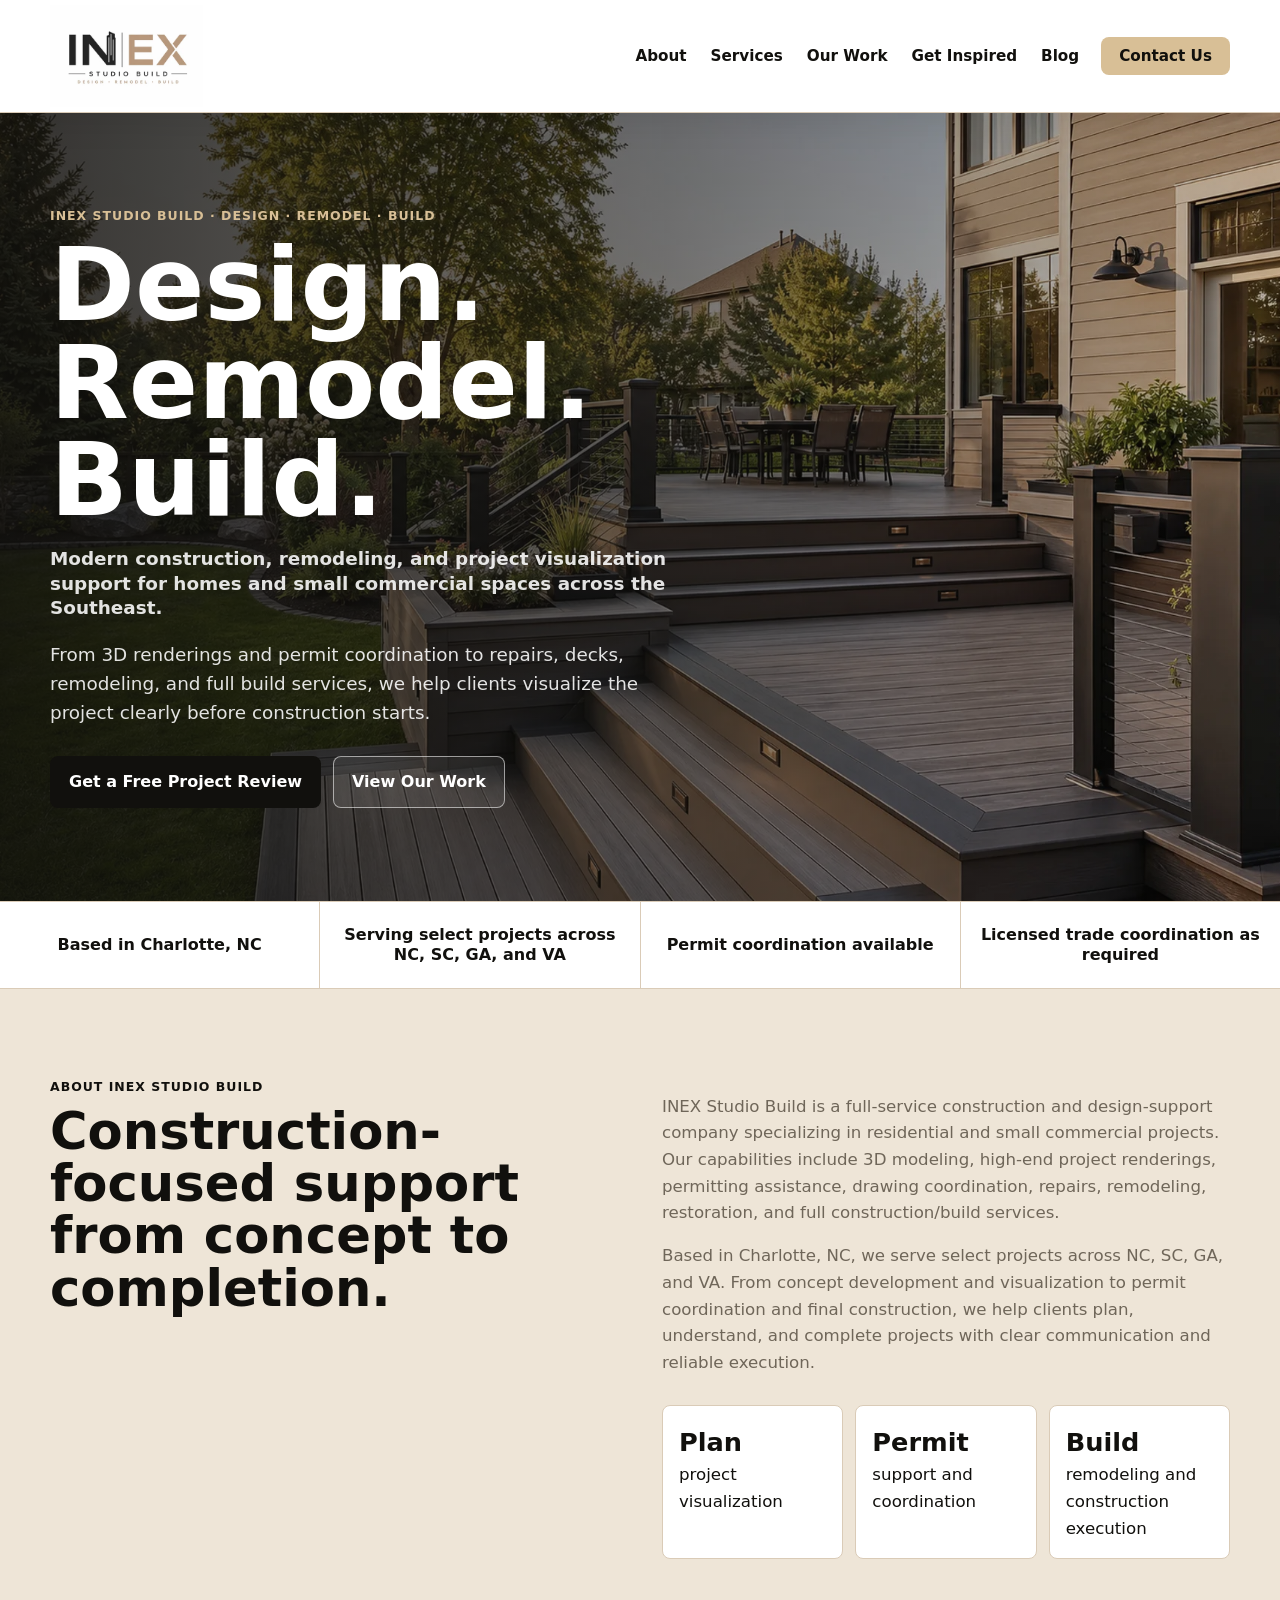
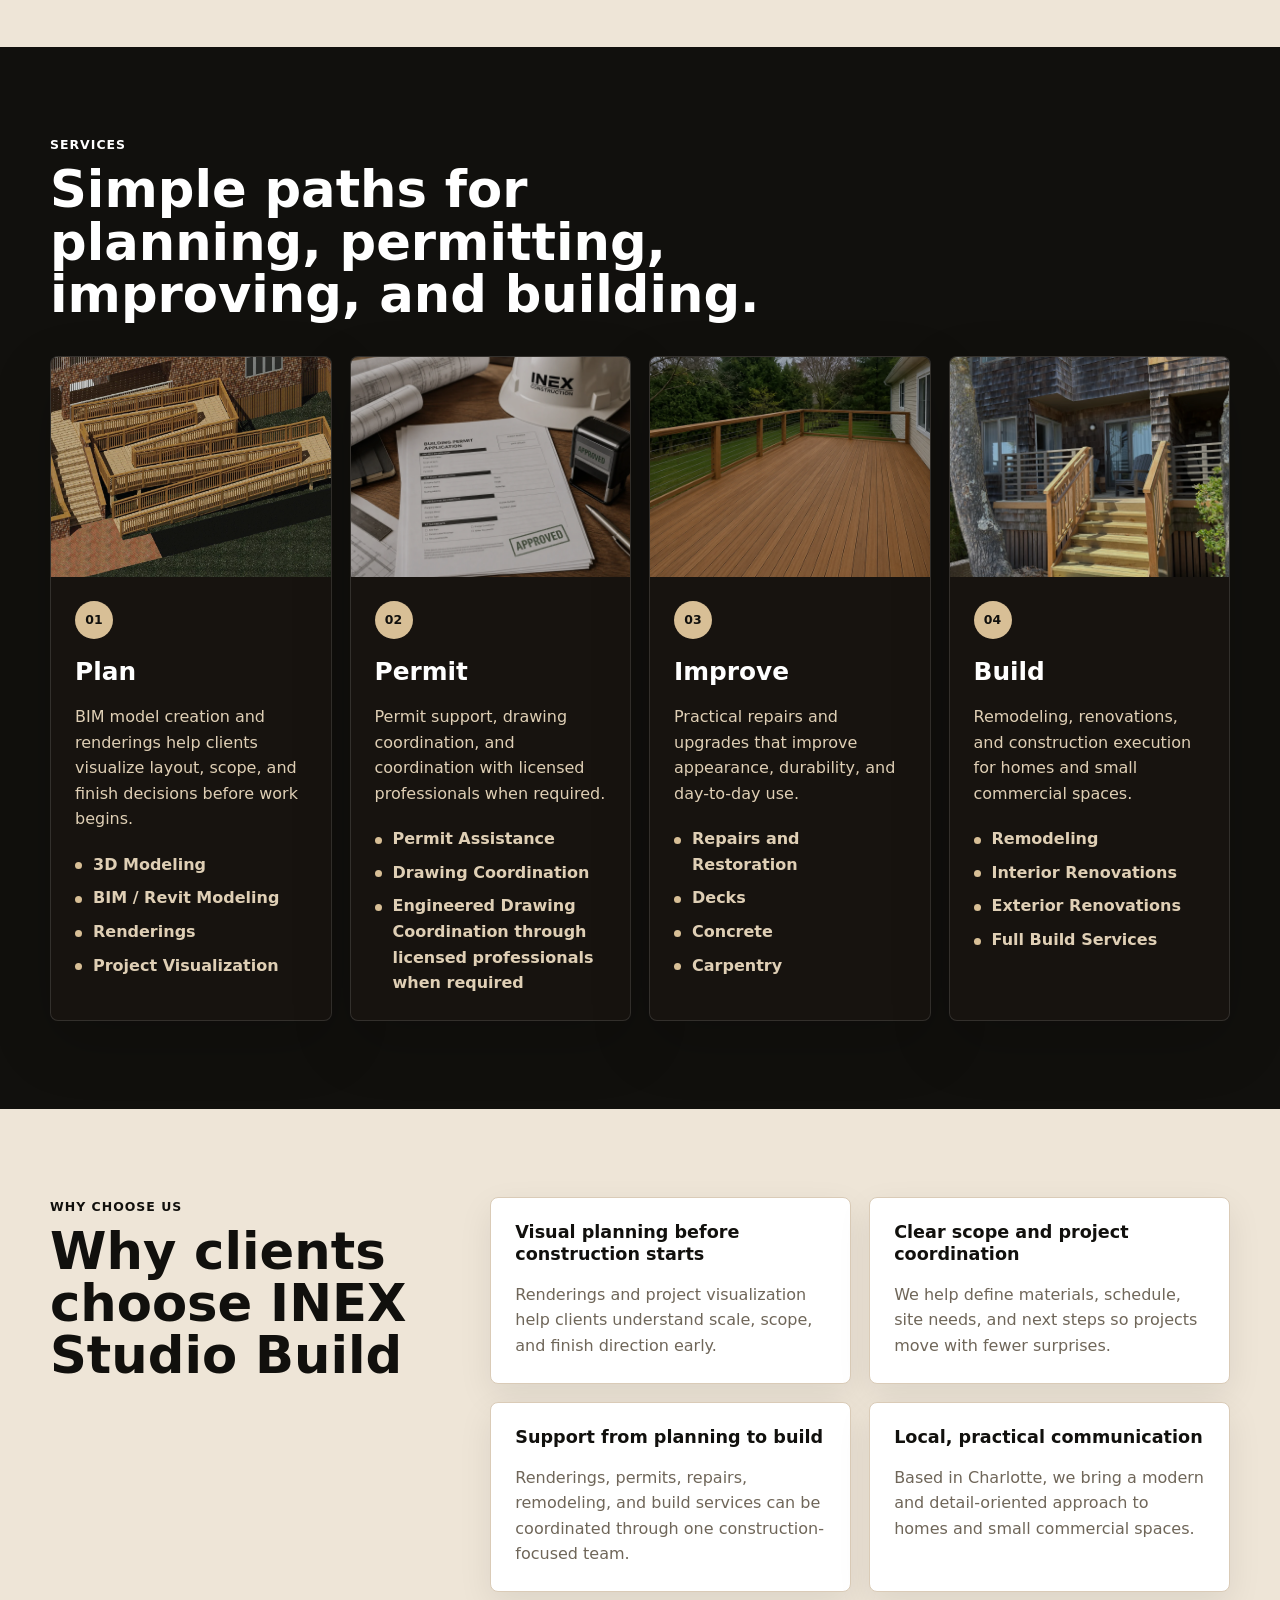
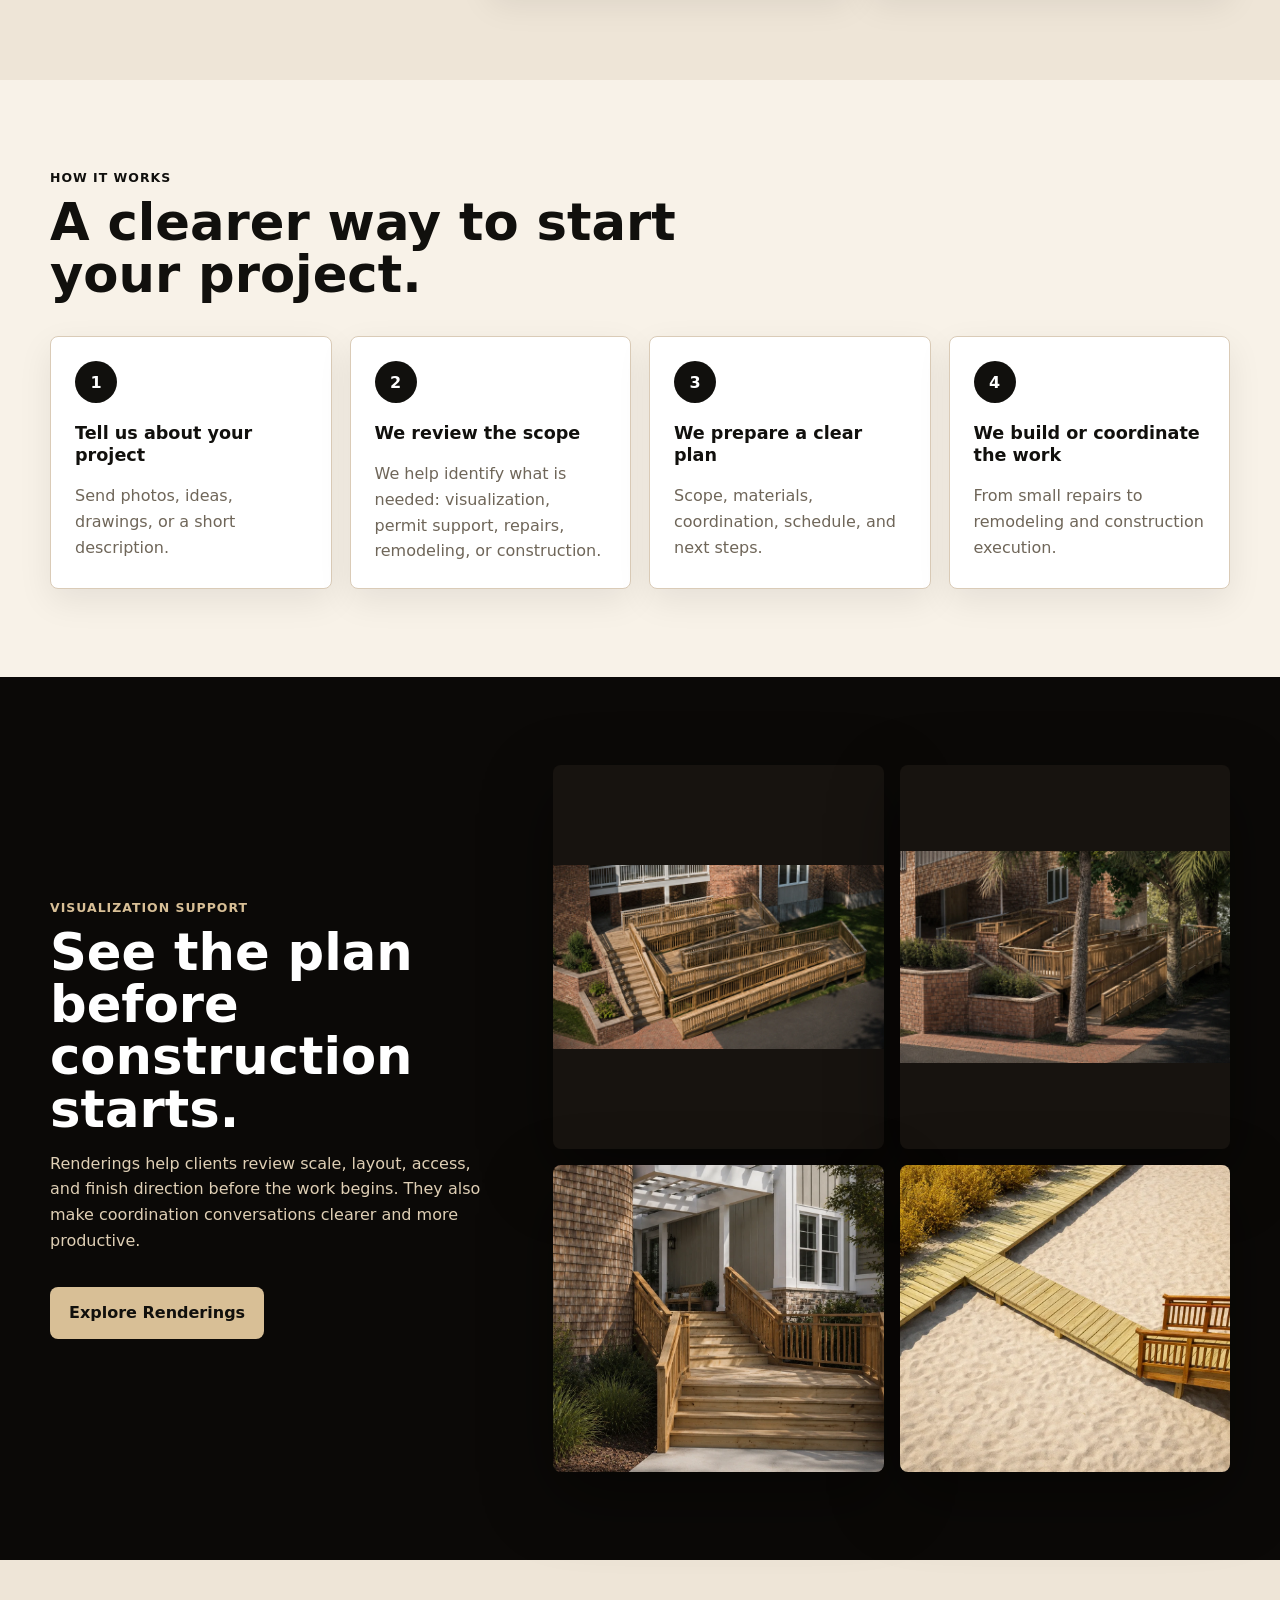
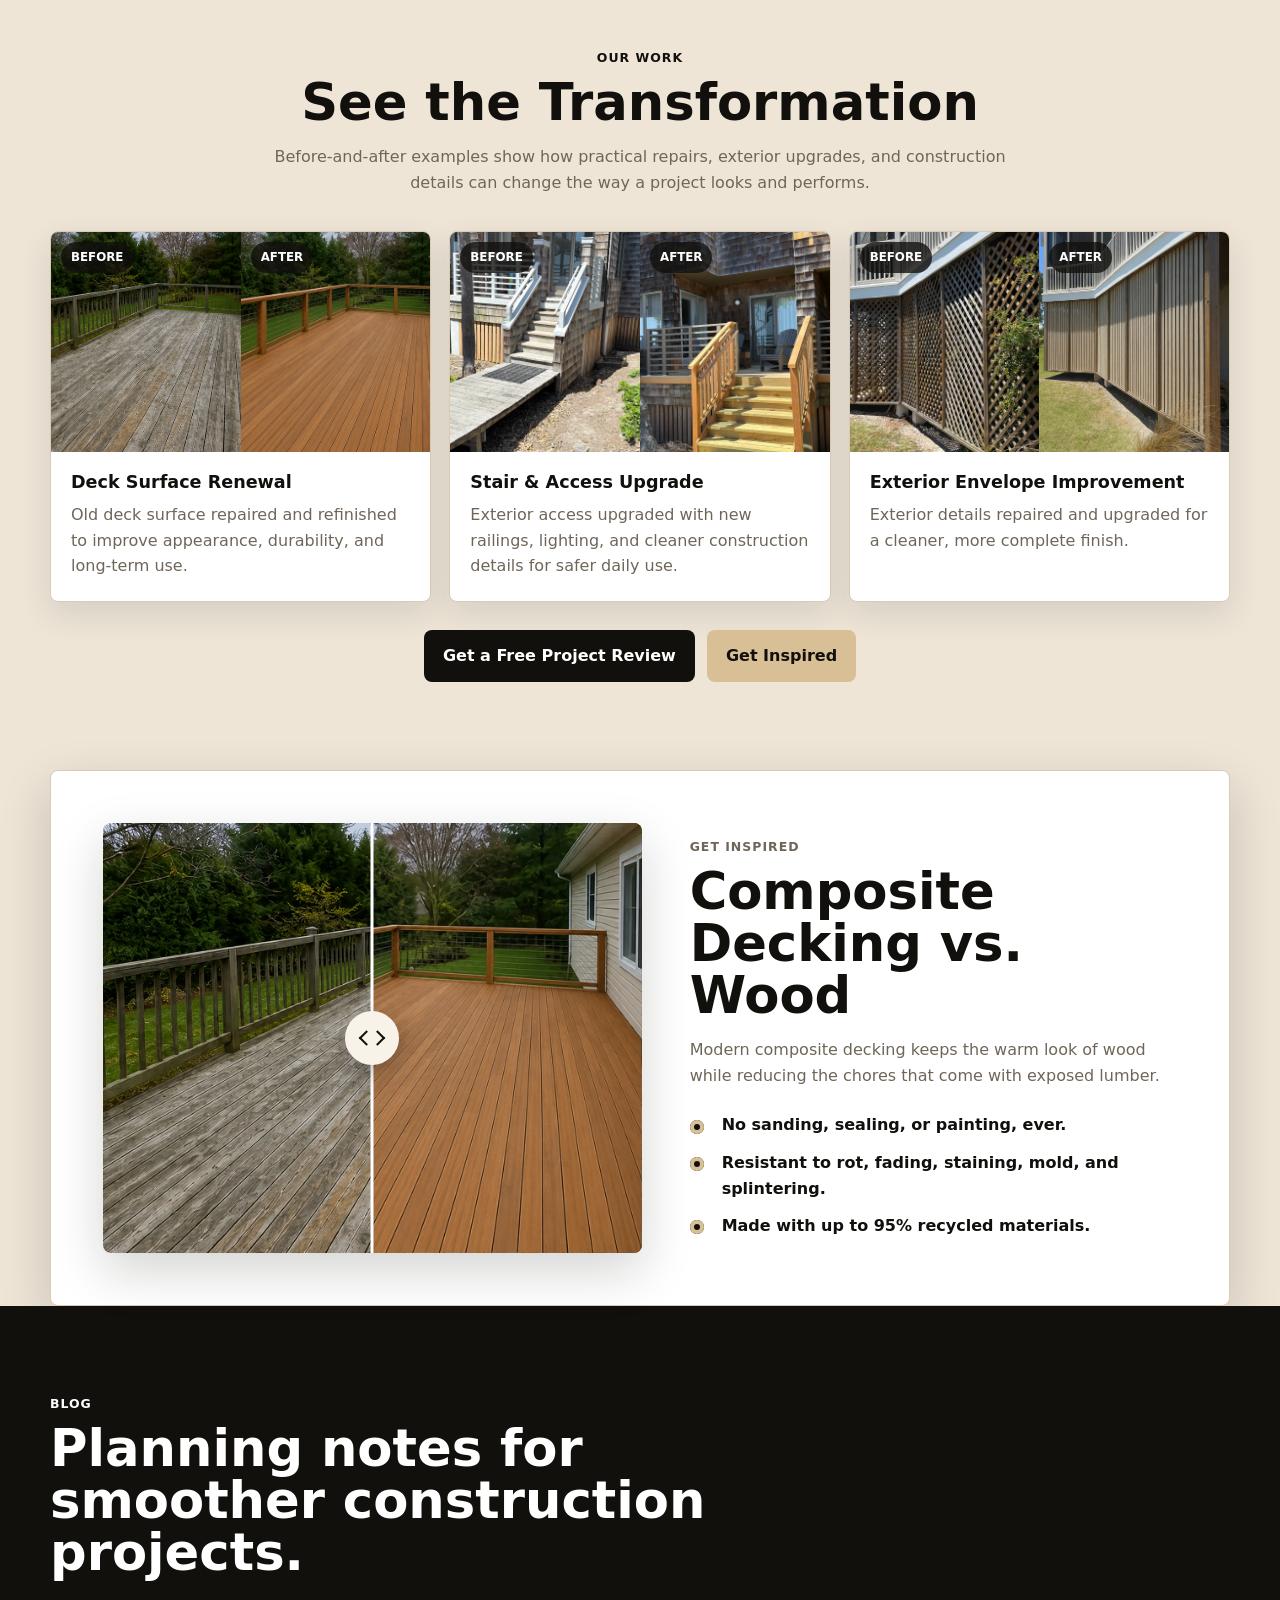
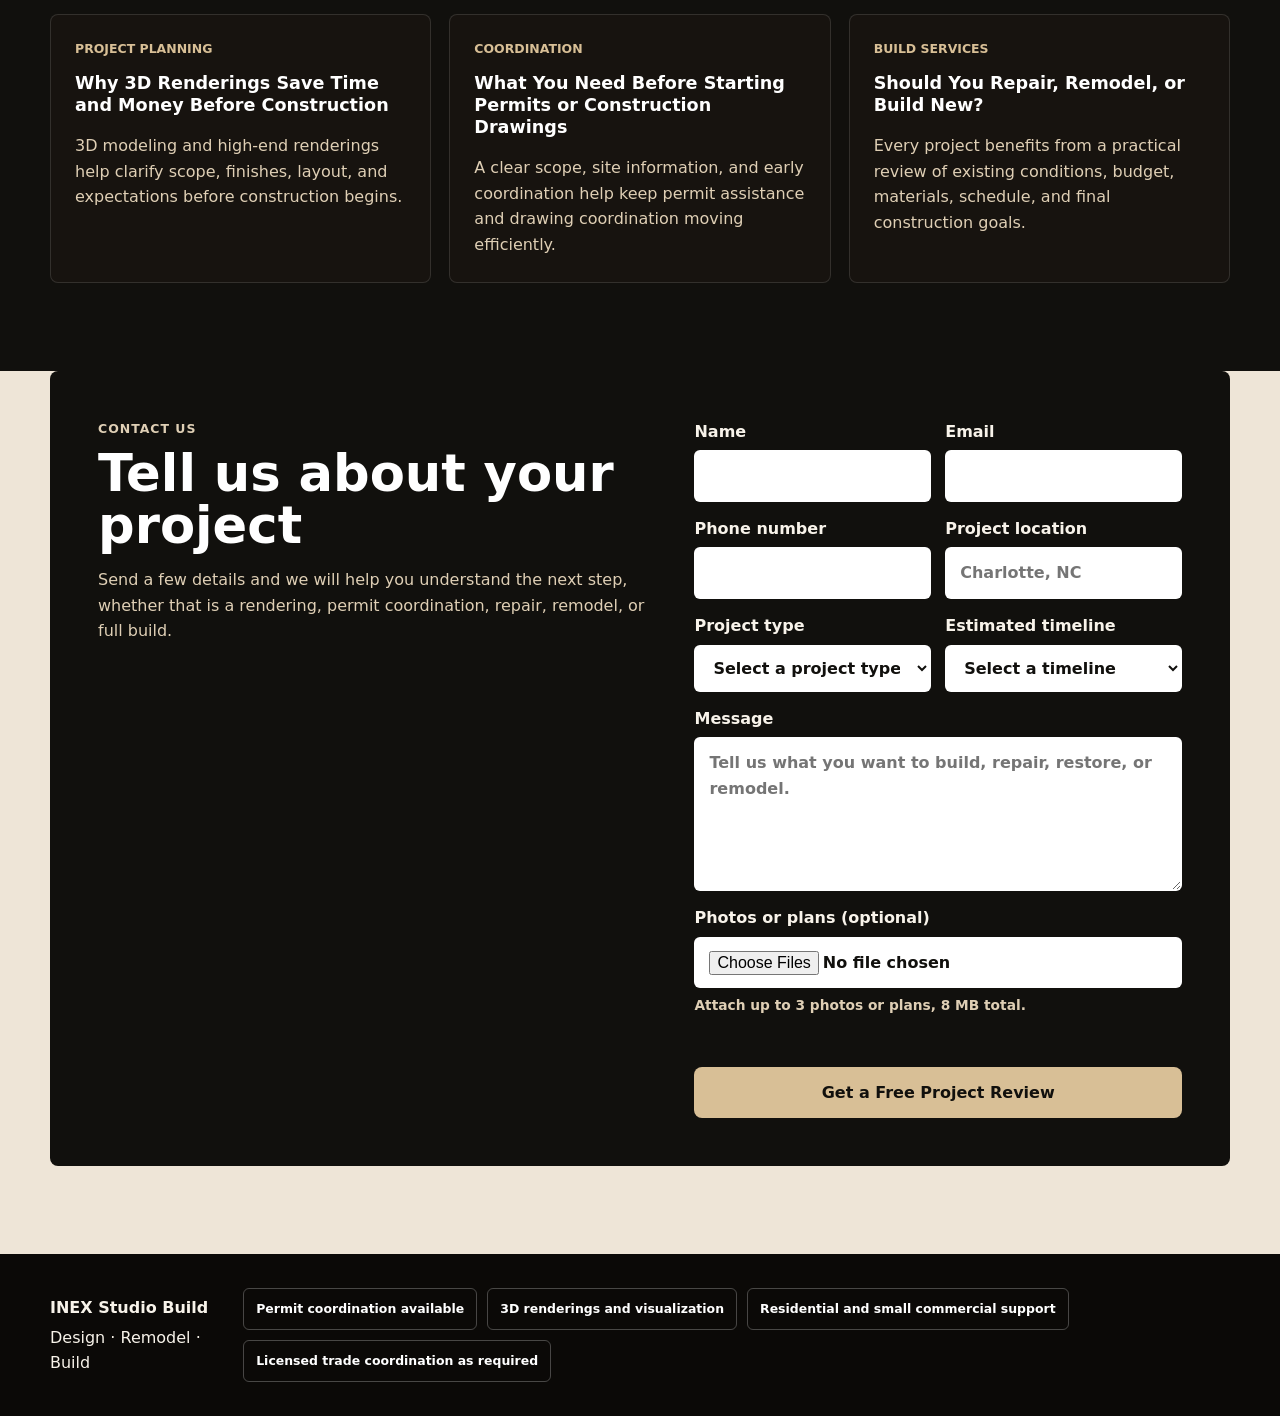
==== commit b0c30800: "Add files via upload" ====
--- a/index.html
+++ b/index.html
@@ -87,9 +87,10 @@
           <div>
             <span class="service-step">01</span>
             <h3>Plan</h3>
-            <p>Visual planning to make layout, scope, and finish decisions easier before work begins.</p>
+            <p>BIM model creation and renderings help clients visualize layout, scope, and finish decisions before work begins.</p>
             <ul>
               <li>3D Modeling</li>
+              <li>BIM / Revit Modeling</li>
               <li>Renderings</li>
               <li>Project Visualization</li>
             </ul>
